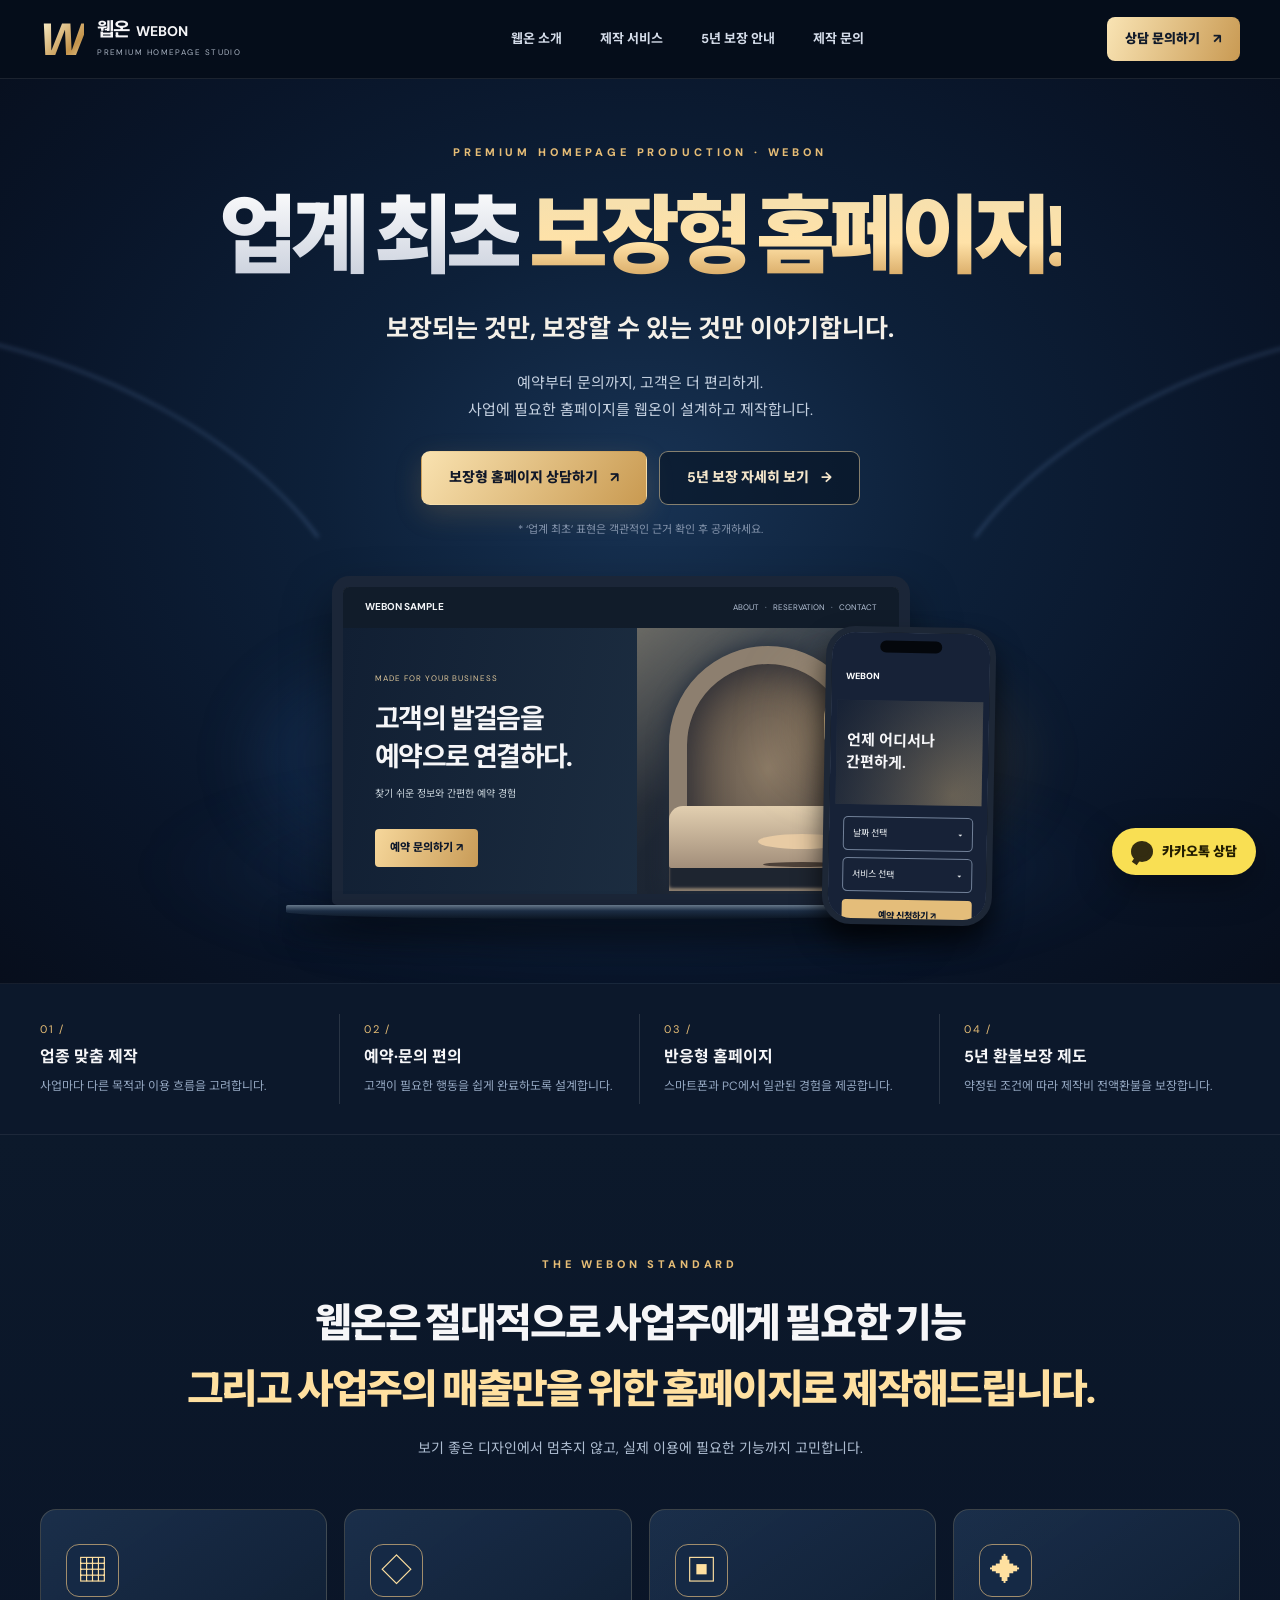
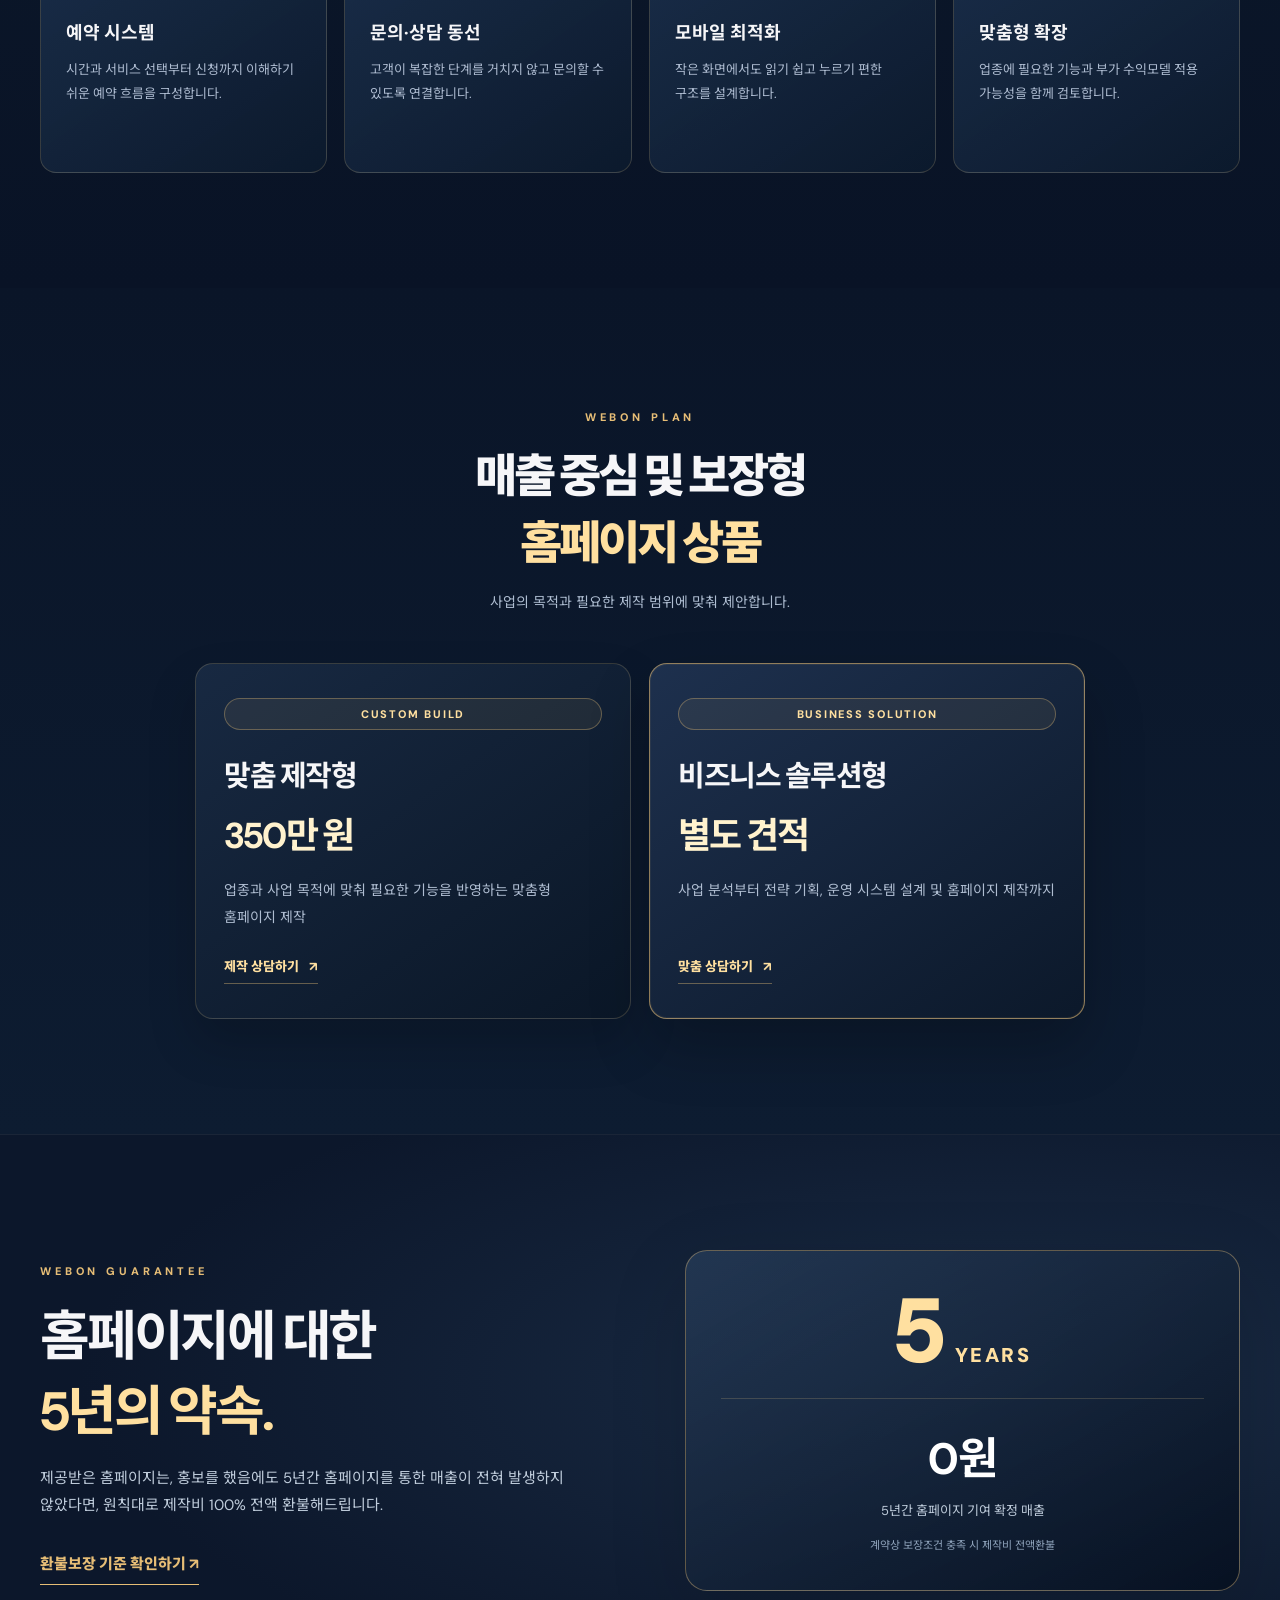
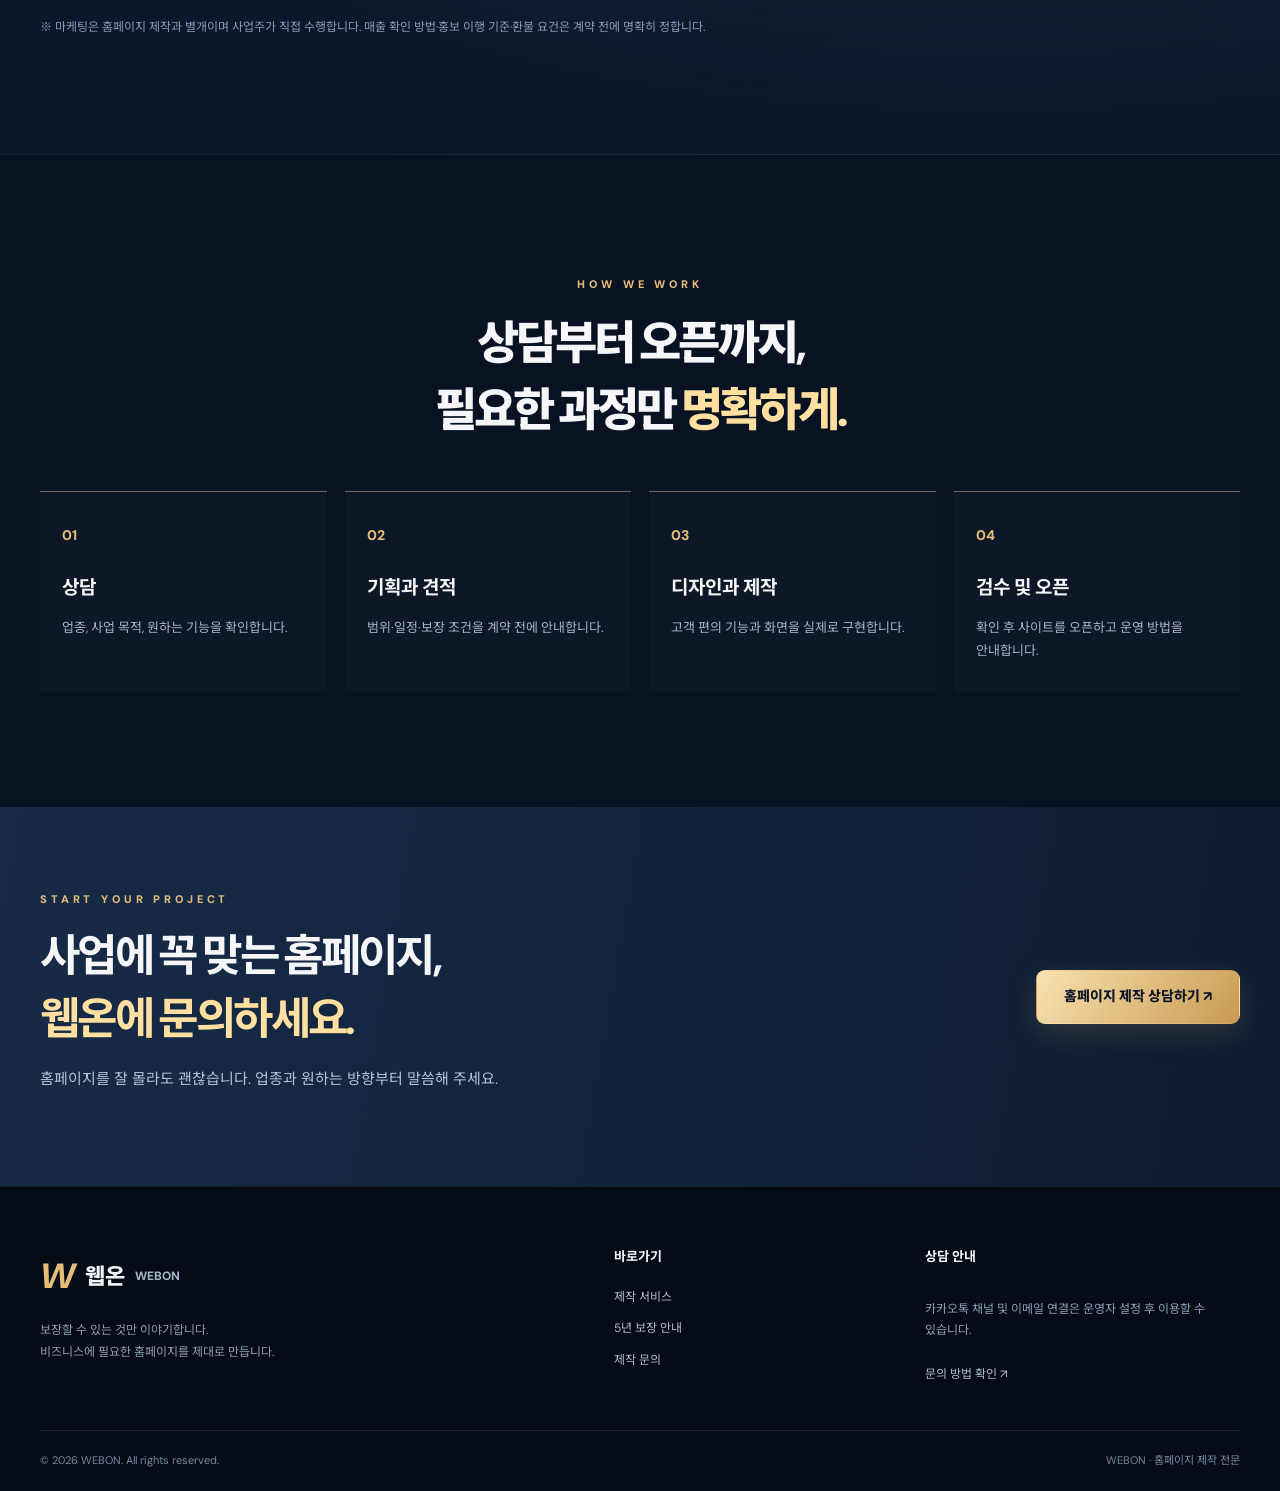
==== index.html @ 8b588ed2 "Add files via upload" ====
<!doctype html><html lang="ko"><head><meta charset="utf-8"><meta name="viewport" content="width=device-width,initial-scale=1"><meta name="theme-color" content="#091326"><meta name="description" content="웹온은 예약·문의 등 고객 편의 시스템을 갖춘 홈페이지를 제작합니다. 5년 환불보장 제도는 약정된 조건에 따라 적용됩니다."><meta property="og:type" content="website"><meta property="og:title" content="WEBON 웹온 | 보장형 홈페이지 제작"><meta property="og:description" content="웹온은 예약·문의 등 고객 편의 시스템을 갖춘 홈페이지를 제작합니다. 5년 환불보장 제도는 약정된 조건에 따라 적용됩니다."><meta property="og:image" content="assets/img/og-webon.svg"><title>WEBON 웹온 | 보장형 홈페이지 제작</title><link rel="icon" type="image/svg+xml" href="assets/img/favicon.svg"><link rel="stylesheet" href="assets/css/style.css"></head><body><a class="skip" href="#main">본문 바로가기</a><header class="site-header"><div class="wrap head-inner"><a class="brand" href="./index.html" aria-label="웹온 홈"><span class="brand-mark">W</span><span class="brand-text"><strong>웹온 <small>WEBON</small></strong><em>PREMIUM HOMEPAGE STUDIO</em></span></a><button class="menu-toggle" type="button" aria-label="메뉴 열기" aria-expanded="false" aria-controls="primary-menu"><span></span><span></span><span></span></button><nav class="nav-links" id="primary-menu" aria-label="주 메뉴"><a href="./index.html">웹온 소개</a><a href="./services.html">제작 서비스</a><a href="./guarantee.html">5년 보장 안내</a><a href="./contact.html">제작 문의</a></nav><a class="header-cta" href="./contact.html">상담 문의하기 <span>↗</span></a></div></header><main id="main"><section class="hero"><div class="hero-glow" aria-hidden="true"></div><div class="wrap hero-inner"><div class="eyebrow centered">PREMIUM HOMEPAGE PRODUCTION · WEBON</div><h1><span class="white-grad">업계 최초</span> <span class="gold-grad">보장형 홈페이지!</span></h1><p class="hero-quote">보장되는 것만, 보장할 수 있는 것만 이야기합니다.</p><p class="hero-desc">예약부터 문의까지, 고객은 더 편리하게.<br>사업에 필요한 홈페이지를 웹온이 설계하고 제작합니다.</p><div class="actions"><a class="btn primary" href="./contact.html">보장형 홈페이지 상담하기 <span aria-hidden="true">↗</span></a><a class="btn secondary" href="./guarantee.html">5년 보장 자세히 보기 <span aria-hidden="true">→</span></a></div><p class="hero-mininote">* ‘업계 최초’ 표현은 객관적인 근거 확인 후 공개하세요.</p><div class="devices" aria-label="제작 홈페이지 데스크톱과 모바일 화면 예시"><div class="ambient ambient-left"></div><div class="ambient ambient-right"></div><div class="laptop"><div class="laptop-screen"><div class="mock-top"><b>WEBON SAMPLE</b><span>ABOUT &nbsp; · &nbsp; RESERVATION &nbsp; · &nbsp; CONTACT</span></div><div class="mock-stage"><div class="mock-copy"><small>MADE FOR YOUR BUSINESS</small><strong>고객의 발걸음을<br>예약으로 연결하다.</strong><p>찾기 쉬운 정보와 간편한 예약 경험</p><span>예약 문의하기 ↗</span></div><div class="mock-art"><div class="art-arch"></div><div class="art-seat"></div><div class="art-table"></div><div class="art-lamp"></div></div></div></div><div class="laptop-base"></div></div><div class="phone"><div class="phone-notch"></div><div class="phone-screen"><small>WEBON</small><div class="phone-hero"><strong>언제 어디서나<br>간편하게.</strong></div><div class="phone-action">날짜 선택 <span>▾</span></div><div class="phone-action">서비스 선택 <span>▾</span></div><div class="phone-submit">예약 신청하기 ↗</div></div></div></div></div></section>
<section class="highlights"><div class="wrap highlight-grid"><div><span class="feature-number">01 /</span><strong>업종 맞춤 제작</strong><p>사업마다 다른 목적과 이용 흐름을 고려합니다.</p></div><div><span class="feature-number">02 /</span><strong>예약·문의 편의</strong><p>고객이 필요한 행동을 쉽게 완료하도록 설계합니다.</p></div><div><span class="feature-number">03 /</span><strong>반응형 홈페이지</strong><p>스마트폰과 PC에서 일관된 경험을 제공합니다.</p></div><div><span class="feature-number">04 /</span><strong>5년 환불보장 제도</strong><p>약정된 조건에 따라 제작비 전액환불을 보장합니다.</p></div></div></section>
<section class="section services-preview"><div class="wrap"><div class="section-title center"><span class="eyebrow">THE WEBON STANDARD</span><h2 class="webon-promise">웹온은 절대적으로 사업주에게 필요한 기능<br><span class="gold-text">그리고 사업주의 매출만을 위한 홈페이지로 제작해드립니다.</span></h2><p>보기 좋은 디자인에서 멈추지 않고, 실제 이용에 필요한 기능까지 고민합니다.</p></div><div class="service-cards"><article class="service-card"><span class="service-icon">▦</span><h3>예약 시스템</h3><p>시간과 서비스 선택부터 신청까지 이해하기 쉬운 예약 흐름을 구성합니다.</p></article><article class="service-card"><span class="service-icon">◇</span><h3>문의·상담 동선</h3><p>고객이 복잡한 단계를 거치지 않고 문의할 수 있도록 연결합니다.</p></article><article class="service-card"><span class="service-icon">▣</span><h3>모바일 최적화</h3><p>작은 화면에서도 읽기 쉽고 누르기 편한 구조를 설계합니다.</p></article><article class="service-card"><span class="service-icon">✦</span><h3>맞춤형 확장</h3><p>업종에 필요한 기능과 부가 수익모델 적용 가능성을 함께 검토합니다.</p></article></div></div></section>
<section class="section pricing-preview"><div class="wrap"><div class="section-title center"><span class="eyebrow">WEBON PLAN</span><h2>매출 중심 및 보장형<br><span class="gold-text">홈페이지 상품</span></h2><p>사업의 목적과 필요한 제작 범위에 맞춰 제안합니다.</p></div><div class="pricing-grid pricing-grid-two"><article class="pricing-card"><span class="plan-badge">CUSTOM BUILD</span><h3>맞춤 제작형</h3><strong class="plan-price">350만 원</strong><p>업종과 사업 목적에 맞춰 필요한 기능을 반영하는 맞춤형 홈페이지 제작</p><a class="pricing-link" href="./contact.html">제작 상담하기 <span aria-hidden="true">↗</span></a></article><article class="pricing-card featured"><span class="plan-badge">BUSINESS SOLUTION</span><h3>비즈니스 솔루션형</h3><strong class="plan-price">별도 견적</strong><p>사업 분석부터 전략 기획, 운영 시스템 설계 및 홈페이지 제작까지</p><a class="pricing-link" href="./contact.html">맞춤 상담하기 <span aria-hidden="true">↗</span></a></article></div></div></section><section class="section guarantee-banner"><div class="wrap guarantee-band-grid"><div><span class="eyebrow">WEBON GUARANTEE</span><h2>홈페이지에 대한<br><span class="gold-text">5년의 약속.</span></h2><p>제공받은 홈페이지는, 홍보를 했음에도 5년간 홈페이지를 통한 매출이 전혀 발생하지 않았다면, 원칙대로 제작비 100% 전액 환불해드립니다.</p><a class="text-link" href="./guarantee.html">환불보장 기준 확인하기 ↗</a></div><div class="guarantee-graphic"><span class="years">5<em>YEARS</em></span><div class="graphic-line"></div><strong>0원</strong><p>5년간 홈페이지 기여 확정 매출</p><small>계약상 보장조건 충족 시 제작비 전액환불</small></div></div><div class="wrap guarantee-disclaimer">※ 마케팅은 홈페이지 제작과 별개이며 사업주가 직접 수행합니다. 매출 확인 방법·홍보 이행 기준·환불 요건은 계약 전에 명확히 정합니다.</div></section>
<section class="section process-preview"><div class="wrap"><div class="section-title center"><span class="eyebrow">HOW WE WORK</span><h2>상담부터 오픈까지,<br>필요한 과정만 <span class="gold-text">명확하게.</span></h2></div><div class="steps"><div class="step"><span>01</span><h3>상담</h3><p>업종, 사업 목적, 원하는 기능을 확인합니다.</p></div><div class="step"><span>02</span><h3>기획과 견적</h3><p>범위·일정·보장 조건을 계약 전에 안내합니다.</p></div><div class="step"><span>03</span><h3>디자인과 제작</h3><p>고객 편의 기능과 화면을 실제로 구현합니다.</p></div><div class="step"><span>04</span><h3>검수 및 오픈</h3><p>확인 후 사이트를 오픈하고 운영 방법을 안내합니다.</p></div></div></div></section>
<section class="closing"><div class="wrap closing-inner"><div><span class="eyebrow">START YOUR PROJECT</span><h2>사업에 꼭 맞는 홈페이지,<br><span class="gold-text">웹온에 문의하세요.</span></h2><p>홈페이지를 잘 몰라도 괜찮습니다. 업종과 원하는 방향부터 말씀해 주세요.</p></div><a class="btn primary" href="./contact.html">홈페이지 제작 상담하기 ↗</a></div></section></main><footer class="site-footer"><div class="wrap footer-grid"><div><a class="foot-brand" href="./index.html"><span>W</span> 웹온 <small>WEBON</small></a><p>보장할 수 있는 것만 이야기합니다.<br>비즈니스에 필요한 홈페이지를 제대로 만듭니다.</p></div><div><strong>바로가기</strong><a href="./services.html">제작 서비스</a><a href="./guarantee.html">5년 보장 안내</a><a href="./contact.html">제작 문의</a></div><div><strong>상담 안내</strong><p>카카오톡 채널 및 이메일 연결은 운영자 설정 후 이용할 수 있습니다.</p><a href="./contact.html">문의 방법 확인 ↗</a></div></div><div class="wrap footer-bottom"><span>© <span data-year></span> WEBON. All rights reserved.</span><span>WEBON · 홈페이지 제작 전문</span></div></footer><a class="kakao-float" data-kakao-link href="./contact.html" aria-label="카카오톡 상담 연결 안내"><span class="kakao-symbol" aria-hidden="true">●</span><span>카카오톡 상담</span></a><script src="assets/js/config.js"></script><script src="assets/js/main.js" defer></script></body></html>
---- assets/css/style.css ----
@import url('https://fonts.googleapis.com/css2?family=DM+Sans:wght@400;500;600;700;800&family=Noto+Sans+KR:wght@400;500;600;700;800;900&display=swap');
:root{--bg:#091326;--bg-deep:#060d1a;--panel:#13233d;--panel2:#0f1e33;--gold:#e6bd76;--gold2:#ffe0a0;--txt:#f6f6f8;--muted:#a6b4c8;--line:rgba(225,193,132,.2);--wrap:1200px}*{box-sizing:border-box}html{scroll-behavior:smooth}body{margin:0;background:var(--bg);color:var(--txt);font:400 15px/1.8 'DM Sans','Noto Sans KR',sans-serif;word-break:keep-all;-webkit-font-smoothing:antialiased}a{color:inherit;text-decoration:none}button,input,select,textarea{font:inherit}button{cursor:pointer}button:focus-visible,a:focus-visible,input:focus-visible,select:focus-visible,textarea:focus-visible{outline:3px solid #efd29c;outline-offset:3px}.wrap{width:min(var(--wrap),calc(100% - 64px));margin-inline:auto}.skip{position:absolute;left:10px;top:-100px;z-index:100;padding:10px;background:#fff;color:#000}.skip:focus{top:10px}.site-header{position:sticky;top:0;z-index:50;background:rgba(6,13,26,.93);backdrop-filter:blur(20px);border-bottom:1px solid rgba(255,255,255,.09)}.head-inner{height:78px;display:flex;align-items:center;gap:40px}.brand{display:flex;align-items:center;gap:13px;min-width:228px}.brand-mark{font-size:45px;font-weight:900;line-height:1;letter-spacing:-.13em;font-style:italic;background:linear-gradient(135deg,#fff6d4 2%,#c3934b 70%,#e9cd98);color:transparent;background-clip:text;padding-right:5px}.brand-text strong{font-size:19px;line-height:1.15;display:block;letter-spacing:-.06em}.brand-text small{font-size:14px;letter-spacing:0;margin-left:4px}.brand-text em{font-style:normal;display:block;font-size:8px;color:#aab5c3;letter-spacing:.18em;line-height:1.4;margin-top:6px}.nav-links{display:flex;align-items:center;justify-content:center;gap:38px;flex:1}.nav-links a{white-space:nowrap;font-size:13px;font-weight:700;color:#d4dce9;transition:color .2s}.nav-links a:hover,.nav-links a:focus-visible{color:var(--gold)}.header-cta{background:linear-gradient(110deg,#f9e4b4,#c99a53);color:#121b2a;border-radius:8px;padding:10px 18px;font-size:13px;font-weight:900;white-space:nowrap}.header-cta span{margin-left:10px}.menu-toggle{display:none}.eyebrow{font-size:11px;color:var(--gold);font-weight:800;letter-spacing:.35em}.centered{text-align:center}.hero{isolation:isolate;position:relative;overflow:hidden;background:radial-gradient(ellipse at 50% 45%,#183354 0,#0d2039 35%,#091529 70%,#070e1c 100%);border-bottom:1px solid rgba(255,255,255,.06)}.hero:before,.hero:after{content:"";position:absolute;width:60vw;height:32vw;top:30%;border:2px solid transparent;border-top-color:rgba(153,193,255,.27);border-radius:50%;filter:blur(2px);pointer-events:none;z-index:-1}.hero:before{left:-31vw;transform:rotate(19deg)}.hero:after{right:-32vw;transform:rotate(-19deg)}.hero-glow{position:absolute;left:12%;right:12%;bottom:2%;height:190px;background:radial-gradient(ellipse,rgba(57,110,182,.25),transparent 72%);filter:blur(25px);pointer-events:none}.hero-inner{position:relative;text-align:center;padding:64px 0 40px}.hero h1{font-size:clamp(42px,6.7vw,93px);letter-spacing:-.078em;line-height:1.2;font-weight:900;margin:23px 0 17px}.white-grad{background:linear-gradient(#fff,#c3cad8);background-clip:text;color:transparent}.gold-grad{background:linear-gradient(0deg,#c79148,#ffe2a8 45%,#f7e0ad 80%);background-clip:text;color:transparent}.hero-quote{font-size:clamp(17px,2.1vw,25px);color:#f4f0e8;font-weight:700;margin:0}.hero-desc{font-size:15px;color:#c4d0e0;margin:19px 0 0}.actions{display:flex;justify-content:center;gap:12px;flex-wrap:wrap;margin-top:27px}.btn{display:inline-flex;justify-content:center;align-items:center;gap:12px;min-height:54px;padding:0 27px;border:1px solid transparent;border-radius:9px;font-weight:800;font-size:14px;transition:transform .18s,background .18s,box-shadow .18s}.btn:hover{transform:translateY(-2px)}.primary{color:#101728;background:linear-gradient(125deg,#f9e2b0,#c99a51);box-shadow:0 9px 28px rgba(202,157,85,.2)}.secondary{color:#f4e6cb;border-color:rgba(234,210,161,.55);background:rgba(8,19,34,.6)}.secondary:hover{background:rgba(228,194,137,.1)}.hero-mininote{font-size:11px;color:#8494ac;margin:15px 0 0}.devices{position:relative;height:375px;width:min(770px,100%);margin:28px auto 0}.ambient{position:absolute;pointer-events:none;filter:blur(30px);border-radius:50%;width:250px;height:180px;top:100px}.ambient-left{left:0;background:rgba(47,96,159,.18)}.ambient-right{right:0;background:rgba(216,164,84,.1)}.laptop{position:absolute;left:10%;width:75%;top:8px}.laptop-screen{height:329px;background:#070b12;border:11px solid #1b2638;border-radius:17px 17px 5px 5px;box-shadow:0 24px 45px rgba(0,0,0,.5),inset 0 0 0 1px rgba(255,255,255,.3);overflow:hidden;text-align:left}.laptop-base{height:14px;margin-left:-8%;width:116%;background:linear-gradient(#66788a,#1c2d44 42%,#0b1522);border-radius:2px 2px 52% 52%;box-shadow:0 17px 26px #050b15}.mock-top{height:41px;background:#111c2a;display:flex;align-items:center;justify-content:space-between;padding:0 22px;font-size:10px;color:#f2f4f7}.mock-top span{color:#b5c2d6;font-size:8px}.mock-stage{height:calc(100% - 41px);display:grid;grid-template-columns:53% 47%;background:linear-gradient(100deg,#111f33,#24374a)}.mock-copy{padding:43px 14px 20px 32px;position:relative;z-index:1}.mock-copy small{display:block;color:#ddc69a;font-size:8px;letter-spacing:.12em}.mock-copy strong{display:block;font-size:27px;line-height:1.4;letter-spacing:-.06em;margin-top:15px}.mock-copy p{font-size:10px;color:#cad5dc}.mock-copy>span{display:inline-block;background:linear-gradient(110deg,#f6d79b,#c89b57);padding:9px 15px;border-radius:4px;color:#0d182b;font-size:11px;font-weight:800;margin-top:16px}.mock-art{position:relative;background:linear-gradient(130deg,rgba(241,192,123,.18),transparent 40%),linear-gradient(160deg,#4b555e,#1e2734 50%,#1a2331);overflow:hidden}.art-arch{position:absolute;width:76%;height:92%;left:12%;top:7%;border-radius:120px 120px 0 0;border:18px solid #8d7f6f;background:radial-gradient(ellipse at center,#897864,#423b38);box-shadow:inset 0 0 40px #282b35,0 0 20px #242e3d}.art-seat{position:absolute;width:77%;height:62px;left:12%;bottom:26px;background:linear-gradient(#e2cfb0,#a28e7a);border-radius:14px 14px 3px 3px;box-shadow:0 20px 3px #1e2530}.art-table{position:absolute;width:34%;height:15px;border-radius:50%;bottom:45px;left:46%;background:#e8cba4;box-shadow:0 23px 0 -5px #4d4139}.art-lamp{position:absolute;width:35px;height:49px;right:15%;top:25%;border-radius:50% 50% 6px 6px;background:#f4d49d;box-shadow:0 0 70px 18px rgba(245,208,146,.34)}.phone{position:absolute;right:4%;bottom:18px;width:170px;height:298px;border:6px solid #1d2736;border-radius:29px;background:#0a1019;box-shadow:0 17px 28px rgba(0,0,0,.7),inset 0 0 0 2px #748299;transform:rotate(1deg);overflow:hidden}.phone-notch{position:absolute;z-index:2;left:50%;transform:translateX(-50%);top:8px;border-radius:20px;width:62px;height:12px;background:#04070c}.phone-screen{height:100%;padding:29px 14px 13px;text-align:left;background:#172237}.phone-screen>small{font-size:9px;font-weight:800;color:#fff}.phone-hero{height:104px;display:flex;align-items:center;background:linear-gradient(110deg,rgba(15,25,43,.65),rgba(59,70,77,.2)),radial-gradient(circle at 80% 90%,#7f715c,#263247);margin:12px -8px;padding:14px 10px}.phone-hero strong{font-size:15px;line-height:1.45}.phone-action{display:flex;justify-content:space-between;font-size:9px;margin-top:7px;padding:8px 9px;border:1px solid #718098;border-radius:5px;color:#e9edf0}.phone-submit{margin-top:8px;font-size:9px;color:#101a2c;background:#e4bd7a;text-align:center;padding:8px;border-radius:4px;font-weight:800}.highlights{background:#0c182b;border-bottom:1px solid rgba(255,255,255,.07)}.highlight-grid{display:grid;grid-template-columns:repeat(4,1fr);padding:30px 0}.highlight-grid>div{padding:6px 24px;border-right:1px solid rgba(255,255,255,.12)}.highlight-grid>div:first-child{padding-left:0}.highlight-grid>div:last-child{border:0}.feature-number{display:block;font-size:11px;color:var(--gold);letter-spacing:.14em}.highlight-grid strong{display:block;font-size:16px;margin:4px 0}.highlight-grid p{font-size:12px;line-height:1.8;color:#94a7c1;margin:0}.section{padding:115px 0}.section-title{margin-bottom:48px}.section-title.center{text-align:center}.section-title h2{font-size:clamp(28px,4vw,46px);font-weight:850;letter-spacing:-.065em;line-height:1.45;margin:13px 0 13px}.section-title p{font-size:14px;color:#aebdd1}.gold-text{color:var(--gold2)}.services-preview{background:linear-gradient(#0c192b,#091326)}.service-cards{display:grid;grid-template-columns:repeat(4,1fr);gap:17px}.service-card{border:1px solid var(--line);border-radius:16px;background:linear-gradient(145deg,rgba(31,53,83,.8),rgba(12,26,45,.9));padding:34px 25px;min-height:264px}.service-icon{display:flex;align-items:center;justify-content:center;width:53px;height:53px;border-radius:13px;border:1px solid #a18d6c;background:#152945;color:var(--gold2);font-size:31px;line-height:1}.service-card h3{margin:20px 0 9px;font-size:18px}.service-card p{font-size:13px;color:#adbbd0;margin:0}.guarantee-banner{background:radial-gradient(ellipse at 78% 40%,#1a2c45,#0c172b 65%);border-top:1px solid rgba(255,255,255,.06);border-bottom:1px solid rgba(255,255,255,.06)}.guarantee-band-grid{display:grid;grid-template-columns:1fr 1fr;gap:90px;align-items:center}.guarantee-band-grid h2{font-size:clamp(32px,4.3vw,54px);letter-spacing:-.06em;line-height:1.4;margin:15px 0}.guarantee-band-grid p{font-size:15px;color:#bfccdb}.text-link{display:inline-flex;margin-top:17px;padding-bottom:6px;color:var(--gold);font-weight:800;border-bottom:1px solid var(--gold)}.guarantee-graphic{min-height:330px;border:1px solid rgba(222,186,122,.42);border-radius:22px;background:linear-gradient(150deg,rgba(43,66,96,.63),rgba(6,16,32,.9));display:flex;align-items:center;justify-content:center;flex-direction:column;padding:35px;box-shadow:0 24px 80px rgba(0,0,0,.14)}.years{font-size:91px;color:var(--gold2);line-height:1;font-weight:900}.years em{font-size:20px;font-style:normal;margin-left:10px;letter-spacing:.12em}.graphic-line{height:1px;background:var(--line);width:100%;margin:21px 0}.guarantee-graphic strong{font-size:44px;color:#fff}.guarantee-graphic p{margin:0;font-size:13px}.guarantee-graphic small{font-size:11px;color:#8fa3bb;margin-top:13px}.guarantee-disclaimer{color:#879bb5;font-size:12px;margin-top:26px}.process-preview{background:#081223}.steps{display:grid;grid-template-columns:repeat(4,1fr);gap:18px}.step{padding:30px 22px;border-top:1px solid rgba(226,191,128,.5);background:rgba(255,255,255,.018)}.step span{font-size:14px;color:var(--gold);font-weight:800}.step h3{font-size:19px;margin:22px 0 10px}.step p{color:#a4b4ca;font-size:13px;margin:0}.closing{padding:78px 0;background:linear-gradient(100deg,#172b48,#0c1c32)}.closing-inner{display:flex;justify-content:space-between;align-items:center;gap:35px}.closing h2{font-size:clamp(28px,3.5vw,44px);line-height:1.43;letter-spacing:-.06em;margin:13px 0}.closing p{color:#b4c3d4}.site-footer{background:#060c17;border-top:1px solid rgba(255,255,255,.08);padding:58px 0 0}.footer-grid{display:grid;grid-template-columns:2fr 1fr 1.2fr;gap:48px}.foot-brand{display:flex;gap:10px;align-items:center;font-size:22px;font-weight:800}.foot-brand span{color:var(--gold);font-size:35px;font-style:italic}.foot-brand small{font-size:12px;color:#a5b2c7}.footer-grid p{color:#8d9eb7;font-size:12px}.footer-grid>div:not(:first-child){display:flex;flex-direction:column;align-items:flex-start;gap:10px}.footer-grid strong{font-size:13px;margin-bottom:8px}.footer-grid a:not(.foot-brand){font-size:12px;color:#acbed0}.footer-grid a:hover{color:var(--gold)}.footer-bottom{display:flex;justify-content:space-between;gap:15px;border-top:1px solid rgba(255,255,255,.08);margin-top:45px;padding:20px 0;font-size:11px;color:#7788a3}.kakao-float{position:fixed;z-index:45;right:24px;bottom:25px;display:flex;gap:9px;align-items:center;background:#f9df53;color:#231d00;border-radius:40px;padding:12px 19px;font-size:13px;font-weight:900;box-shadow:0 11px 37px rgba(0,0,0,.35)}.kakao-float:hover{background:#ffe975}.kakao-symbol{display:flex;align-items:center;justify-content:center;width:22px;height:21px;border-radius:50%;background:#332c11;color:#332c11;position:relative}.kakao-symbol:after{content:"";position:absolute;width:6px;height:6px;background:#332c11;bottom:-2px;left:2px;transform:rotate(35deg)}.subhero{background:radial-gradient(ellipse at 70% 25%,#1b3553,#0a1629 65%);padding:105px 0 95px;border-bottom:1px solid var(--line)}.subhero h1{font-size:clamp(37px,5vw,65px);line-height:1.4;letter-spacing:-.065em;margin:17px 0}.subhero p{font-size:16px;color:#b9c9dd}.service-detail{border-bottom:1px solid rgba(255,255,255,.11);padding:45px 12px;display:grid;grid-template-columns:90px 1fr 110px;gap:30px;align-items:center}.service-index{color:var(--gold);font-size:16px;font-weight:800}.service-detail h2{font-size:28px;letter-spacing:-.05em;margin:0 0 14px}.service-detail p{max-width:670px;color:#acbcd1;font-size:14px;margin:0}.detail-icon{font-size:60px;font-weight:200;color:rgba(233,196,132,.63);text-align:center}.sub-cta{text-align:center;background:#12243d;padding:75px 20px}.sub-cta h2{font-size:32px;letter-spacing:-.05em;margin:0 0 10px}.sub-cta p{color:#b7c5d8}.sub-cta .btn{margin-top:18px}.notice-strong{text-align:center;padding:45px 30px;border:1px solid rgba(233,196,132,.45);border-radius:18px;background:linear-gradient(130deg,#1a2e4a,#10213a);margin-bottom:98px}.notice-strong span{color:var(--gold);font-size:12px;letter-spacing:.13em;font-weight:800}.notice-strong h2{font-size:clamp(25px,3.5vw,43px);margin:15px 0 12px;letter-spacing:-.05em}.notice-strong p{max-width:830px;margin:auto;font-size:14px;color:#c1cedd}.faq-grid{display:grid;grid-template-columns:repeat(2,1fr);gap:18px}.faq-grid article{padding:30px 35px;background:#12243d;border:1px solid var(--line);border-radius:13px}.faq-count{font-weight:800;color:var(--gold);font-size:12px}.faq-grid h3{font-size:21px;margin:11px 0}.faq-grid p{font-size:13px;color:#b6c3d6;margin:0}.separator{height:1px;background:rgba(255,255,255,.1);margin:100px 0}.faq-accordion{max-width:900px;margin:auto}.faq-accordion details{border-bottom:1px solid rgba(255,255,255,.15);padding:20px 6px}.faq-accordion summary{font-weight:700;cursor:pointer;padding:4px 35px 4px 0;position:relative;list-style:none}.faq-accordion summary::-webkit-details-marker{display:none}.faq-accordion summary:after{content:'+';position:absolute;right:8px;color:var(--gold);font-size:23px;top:0}.faq-accordion details[open] summary:after{content:'−'}.faq-accordion details p{font-size:13px;color:#b5c4d7;margin:10px 0 8px}.legal-note{font-size:12px;color:#8fa3b9;line-height:1.9;max-width:900px;margin:35px auto 0}.contact-section{background:#0c182b}.contact-layout{display:grid;grid-template-columns:.85fr 1.15fr;gap:65px;align-items:start}.contact-aside{padding:35px 0}.contact-aside h2{font-size:clamp(28px,3vw,40px);line-height:1.45;letter-spacing:-.06em;margin:14px 0}.contact-aside>p{color:#b5c6d8;font-size:14px}.contact-aside-row{display:flex;align-items:center;gap:20px;border-bottom:1px solid rgba(255,255,255,.1);padding:19px 0;font-size:14px}.contact-aside-row span{color:var(--gold);font-weight:800}.kakao-cta{margin-top:35px;background:#fee250;color:#251d01}.contact-aside .config-notice{font-size:12px;color:#9eb0c4}.notice-flash{color:#ffe279!important}.form-panel{padding:38px;background:#f7f8fa;color:#132038;border-radius:16px;box-shadow:0 35px 80px rgba(0,0,0,.15)}.form-panel>h2{font-size:26px;letter-spacing:-.04em;margin:0 0 6px}.form-panel>p{font-size:13px;color:#617086;margin:0 0 29px}.form-grid{display:grid;grid-template-columns:1fr 1fr;gap:21px}.input-group{display:flex;flex-direction:column;gap:8px}.input-group.full{grid-column:1/-1}.input-group label{font-size:13px;font-weight:800}.input-group label i{color:#b94747;font-style:normal}.input-group label span{font-weight:400;color:#6b788b}.input-group input,.input-group select,.input-group textarea{width:100%;border:1px solid #d7dce5;background:#fff;border-radius:7px;color:#162035;min-height:45px;padding:10px 13px;font-size:13px;outline-offset:1px}.input-group textarea{resize:vertical}.input-group input:focus,.input-group textarea:focus,.input-group select:focus{border-color:#b68d4b}.consent{display:flex;align-items:flex-start;gap:11px;font-size:11px;color:#606c7d;line-height:1.7;margin:22px 0}.consent input{width:17px;height:17px;flex:0 0 auto;accent-color:#152a49;margin-top:2px}.contact-buttons{display:flex;gap:11px;flex-wrap:wrap}.contact-buttons .primary{flex:1}.contact-buttons .secondary{color:#15233b;border-color:#c0cad6;background:#fff}.form-panel .form-help{font-size:11px;color:#728096;margin:15px 0 0}.form-status{color:#0b5f53!important;min-height:20px;font-weight:700;margin-top:10px!important}
@media(max-width:1100px){.head-inner{gap:15px}.nav-links{gap:20px}.brand{min-width:190px}.brand-text strong{font-size:16px}.brand-text em{font-size:7px}.header-cta{font-size:12px}.hero h1{font-size:clamp(42px,6.5vw,76px)}.contact-layout{gap:35px}}
@media(max-width:850px){.wrap{width:min(var(--wrap),calc(100% - 38px))}.head-inner{height:69px}.brand{min-width:0}.brand-mark{font-size:37px}.brand-text em{display:none}.menu-toggle{display:flex;margin-left:auto;flex-direction:column;justify-content:center;align-items:center;gap:5px;border:1px solid rgba(255,255,255,.15);background:#101f35;width:44px;height:43px;border-radius:7px}.menu-toggle span{height:2px;width:20px;background:#f7dbac}.nav-links{position:absolute;top:69px;left:0;right:0;display:none;flex-direction:column;align-items:stretch;gap:0;background:#091528;padding:10px 20px 18px;border-bottom:1px solid var(--line)}.nav-links.open{display:flex}.nav-links a{padding:13px 7px}.header-cta{display:none}.hero-inner{padding-top:60px}.hero h1{font-size:clamp(39px,7.5vw,64px)}.devices{height:330px}.laptop-screen{height:285px}.mock-stage{height:244px}.mock-copy{padding:30px 12px 10px 25px}.mock-copy strong{font-size:22px}.phone{height:259px;width:146px}.phone-hero{height:73px}.highlight-grid{grid-template-columns:1fr 1fr;row-gap:20px}.highlight-grid>div:nth-child(2){border:0}.highlight-grid>div:nth-child(3){padding-left:0}.service-cards{grid-template-columns:1fr 1fr}.guarantee-band-grid{gap:30px}.contact-layout{grid-template-columns:1fr}.contact-aside{padding:0}.footer-grid{grid-template-columns:1.4fr 1fr}.footer-grid>div:last-child{grid-column:1/-1}}
@media(max-width:580px){.wrap{width:calc(100% - 34px)}.hero-inner{padding-top:46px;padding-bottom:24px}.eyebrow{font-size:9px;letter-spacing:.2em}.hero h1{font-size:clamp(35px,10vw,50px);margin:17px 0}.hero-quote{font-size:16px}.hero-desc{font-size:12px}.actions{margin-top:23px;gap:9px}.btn{font-size:12px;padding:0 16px;min-height:48px}.hero-mininote{font-size:9px}.devices{height:235px;margin:28px auto 0}.laptop{left:0;width:87%}.laptop-screen{height:212px;border-width:7px;border-radius:10px}.mock-top{height:27px;padding:0 12px;font-size:7px}.mock-top span{display:none}.mock-stage{height:185px;grid-template-columns:60% 40%}.mock-copy{padding:26px 5px 10px 14px}.mock-copy small{font-size:6px}.mock-copy strong{font-size:15px;margin-top:11px}.mock-copy p{font-size:7px}.mock-copy>span{font-size:7px;padding:5px 7px;margin-top:7px}.laptop-base{height:8px}.phone{right:0;bottom:5px;width:98px;height:189px;border-width:4px;border-radius:17px}.phone-notch{width:38px;height:8px;top:4px}.phone-screen{padding:20px 7px 7px}.phone-screen>small{font-size:7px}.phone-hero{height:61px;margin:7px -4px;padding:8px 5px}.phone-hero strong{font-size:10px}.phone-action{padding:4px;font-size:6px;margin-top:5px}.phone-submit{font-size:6px;padding:5px}.highlights .highlight-grid{padding:24px 0}.highlight-grid>div{padding:8px 12px!important}.highlight-grid>div:nth-child(odd){padding-left:0!important}.highlight-grid strong{font-size:13px}.highlight-grid p{font-size:10px}.section{padding:77px 0}.section-title{margin-bottom:29px}.section-title h2{font-size:30px}.section-title p{font-size:12px}.service-cards{gap:11px}.service-card{min-height:215px;padding:20px 15px}.service-icon{width:42px;height:42px;font-size:25px}.service-card h3{font-size:15px;margin:16px 0 7px}.service-card p{font-size:11px}.guarantee-band-grid{grid-template-columns:1fr}.guarantee-band-grid h2{font-size:35px}.guarantee-band-grid p{font-size:13px}.guarantee-graphic{min-height:250px}.years{font-size:70px}.guarantee-disclaimer{font-size:10px}.steps{grid-template-columns:1fr 1fr;gap:12px}.step{padding:22px 15px}.step h3{font-size:16px;margin:13px 0 7px}.step p{font-size:11px}.closing{padding:65px 0}.closing-inner{display:block}.closing h2{font-size:31px}.closing p{font-size:12px}.closing .btn{margin-top:15px}.footer-grid{grid-template-columns:1fr 1fr;gap:26px}.footer-grid>div:first-child{grid-column:1/-1}.footer-bottom{flex-direction:column}.kakao-float{right:13px;bottom:13px;padding:10px 12px;font-size:11px}.subhero{padding:75px 0 66px}.subhero h1{font-size:37px}.subhero p{font-size:13px}.service-detail{grid-template-columns:35px 1fr;gap:15px;padding:30px 0}.service-detail h2{font-size:21px}.service-detail p{font-size:12px}.detail-icon{display:none}.sub-cta h2{font-size:25px}.sub-cta p{font-size:12px}.notice-strong{padding:32px 18px;margin-bottom:65px}.notice-strong h2{font-size:26px}.notice-strong p{font-size:12px}.faq-grid{grid-template-columns:1fr}.faq-grid article{padding:25px}.separator{margin:65px 0}.contact-section{padding:65px 0}.form-panel{padding:22px 16px}.form-grid{grid-template-columns:1fr}.form-panel>h2{font-size:24px}.contact-buttons{flex-direction:column}.contact-buttons .btn{width:100%}}
@media(prefers-reduced-motion:reduce){html{scroll-behavior:auto}*,*:before,*:after{transition-duration:.01ms!important;animation-duration:.01ms!important}}

/* Brand philosophy headline, centered in the service section */
.services-preview .webon-promise{max-width:1100px;margin:13px auto;font-size:clamp(25px,3.2vw,40px);line-height:1.65;letter-spacing:-.055em;text-wrap:balance}
@media(max-width:580px){.services-preview .webon-promise{font-size:clamp(23px,6vw,30px);line-height:1.6}.services-preview .webon-promise br{display:none}}


/* Pricing section */
.pricing-preview{background:linear-gradient(180deg,#0a1528,#0d1c31)}
.pricing-grid{display:grid;grid-template-columns:repeat(3,1fr);gap:18px}
.pricing-card{position:relative;border:1px solid var(--line);border-radius:18px;background:linear-gradient(145deg,rgba(25,42,67,.95),rgba(11,23,39,.95));padding:34px 28px;min-height:290px;box-shadow:0 24px 48px rgba(0,0,0,.18)}
.pricing-card.featured{border-color:rgba(230,189,118,.6);background:linear-gradient(145deg,rgba(30,49,78,.98),rgba(12,25,42,.98));box-shadow:0 28px 60px rgba(0,0,0,.22),0 0 0 1px rgba(230,189,118,.08) inset}
.plan-badge{display:inline-flex;align-items:center;justify-content:center;min-width:96px;height:32px;padding:0 12px;border-radius:999px;border:1px solid rgba(230,189,118,.35);background:rgba(230,189,118,.08);color:var(--gold2);font-size:11px;font-weight:800;letter-spacing:.16em}
.pricing-card h3{font-size:29px;letter-spacing:-.05em;margin:20px 0 10px}
.plan-price{display:block;font-size:36px;line-height:1.3;letter-spacing:-.05em;color:#fff2ce;margin-bottom:18px}
.pricing-card p{font-size:14px;line-height:1.9;color:#afbdd1;margin:0}
.pricing-page{padding-top:40px}
@media(max-width:850px){.pricing-grid{grid-template-columns:1fr}.pricing-card{min-height:auto}}
@media(max-width:580px){.plan-price{font-size:31px}.pricing-card h3{font-size:25px}.pricing-card{padding:24px 20px}}

/* WEBON two-service A plan */
.pricing-grid-two{grid-template-columns:repeat(2,minmax(0,1fr));max-width:890px;margin:0 auto}
.pricing-grid-two .pricing-card{min-height:315px;display:flex;flex-direction:column}
.pricing-grid-two .pricing-card h3{font-size:clamp(23px,2.5vw,29px)}
.pricing-grid-two .pricing-card p{margin-bottom:24px}
.pricing-link{margin-top:auto;color:var(--gold2);font-size:13px;font-weight:800;display:inline-flex;align-items:center;gap:10px;align-self:flex-start;border-bottom:1px solid rgba(230,189,118,.4);padding-bottom:5px}
.pricing-link:hover{color:#fff}
@media(max-width:680px){.pricing-grid-two{grid-template-columns:1fr}.pricing-grid-two .pricing-card{min-height:280px}}
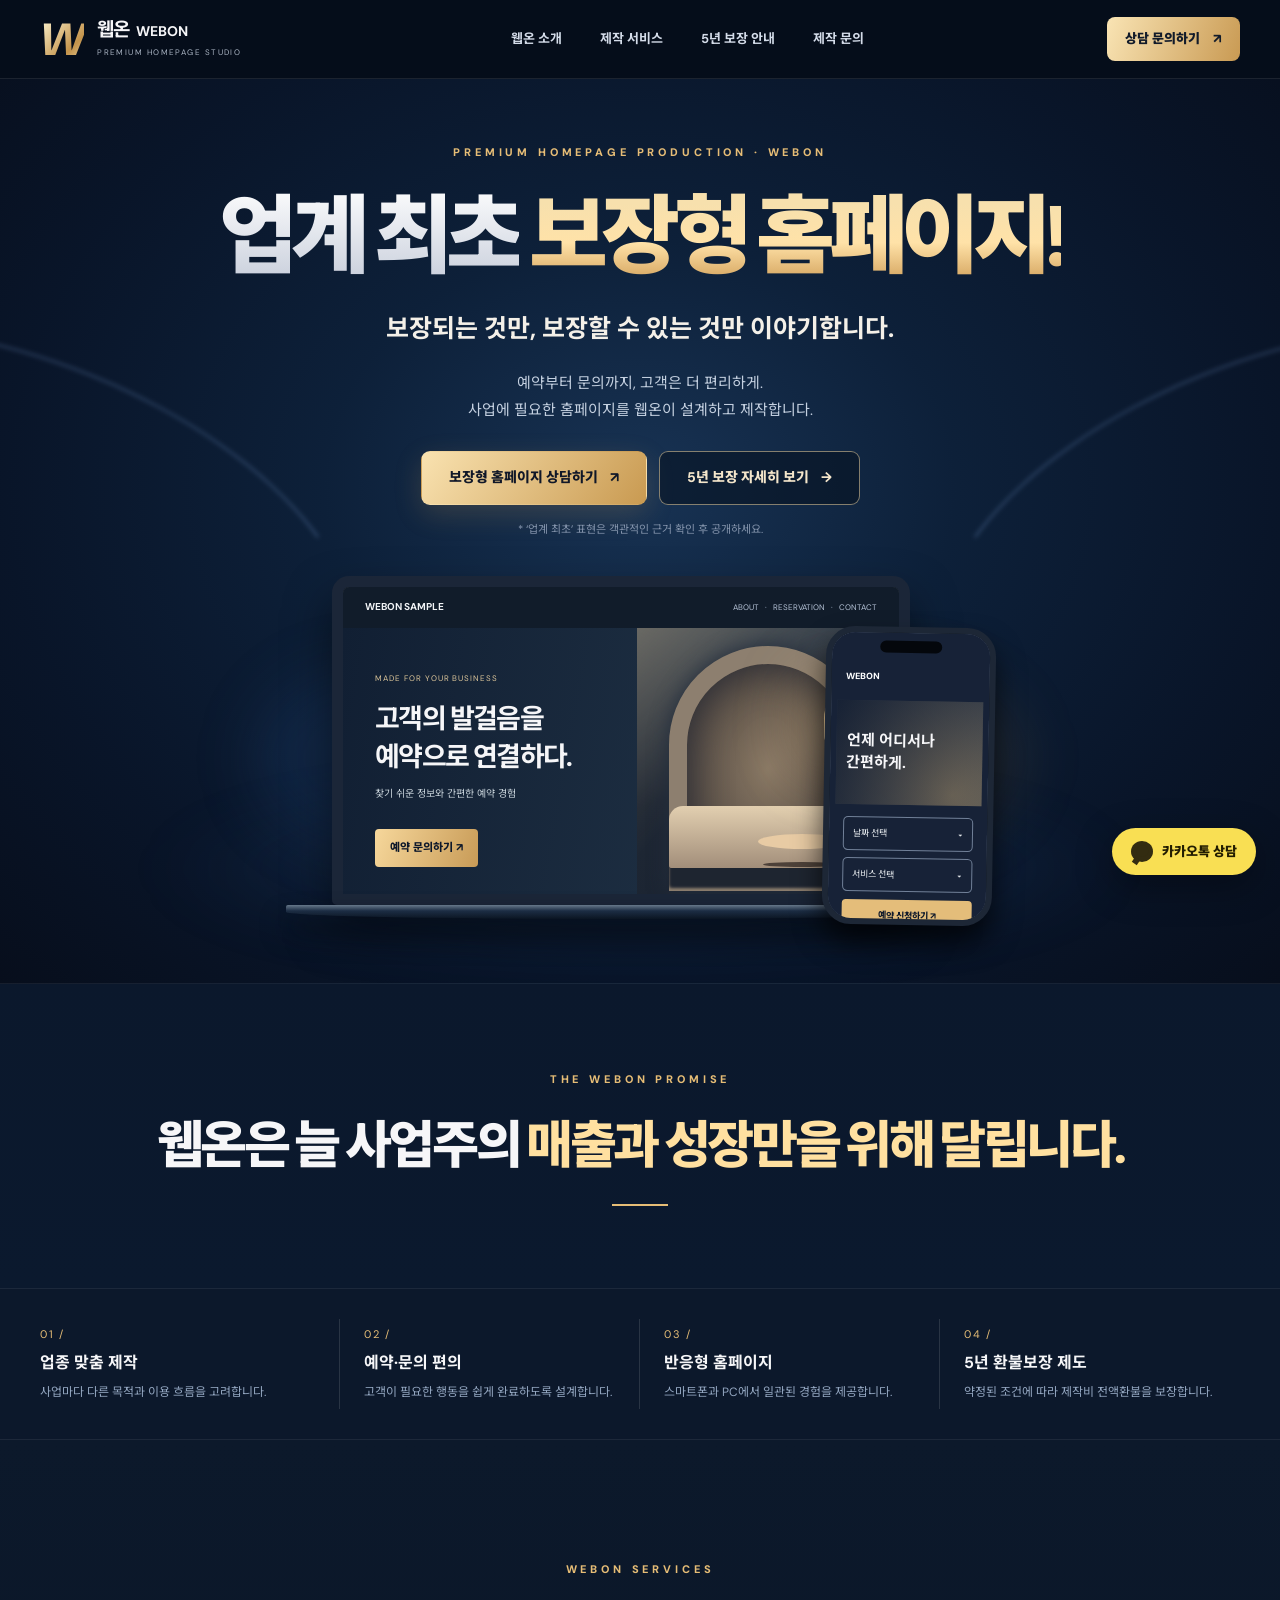
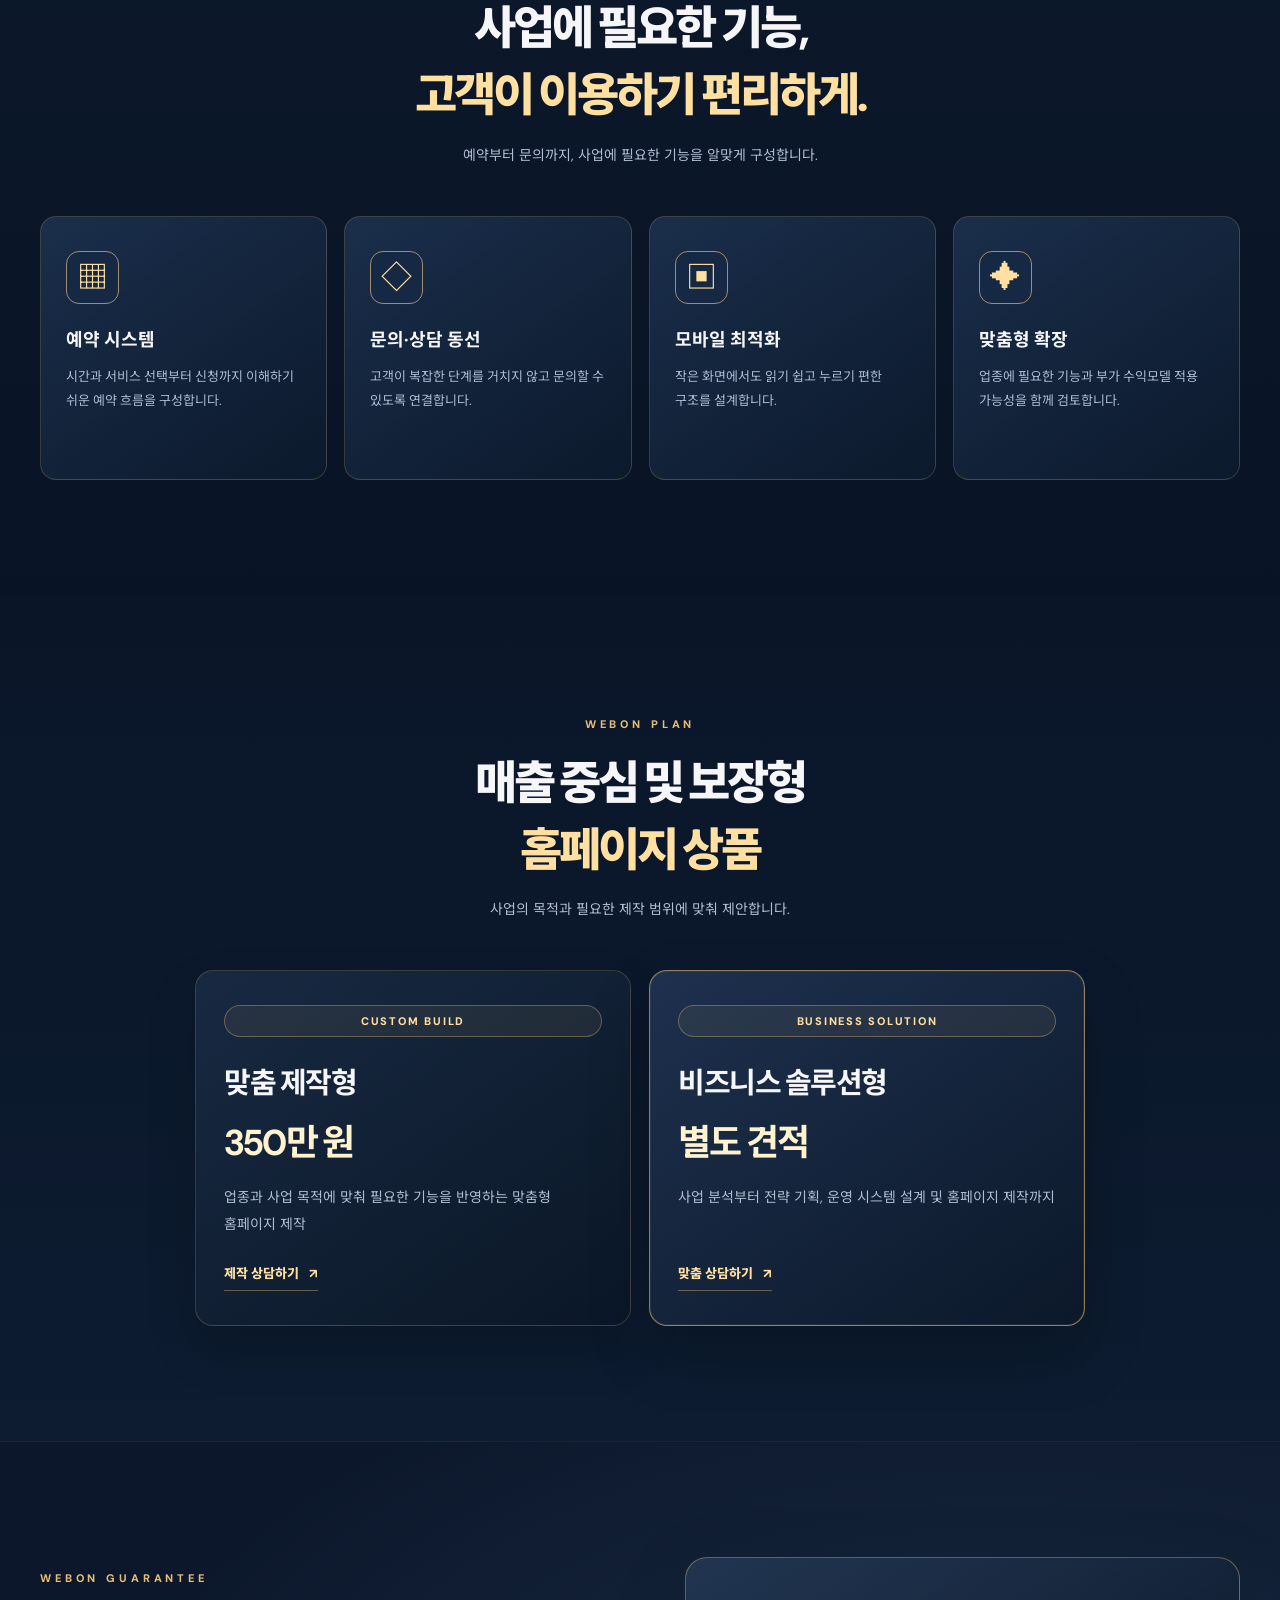
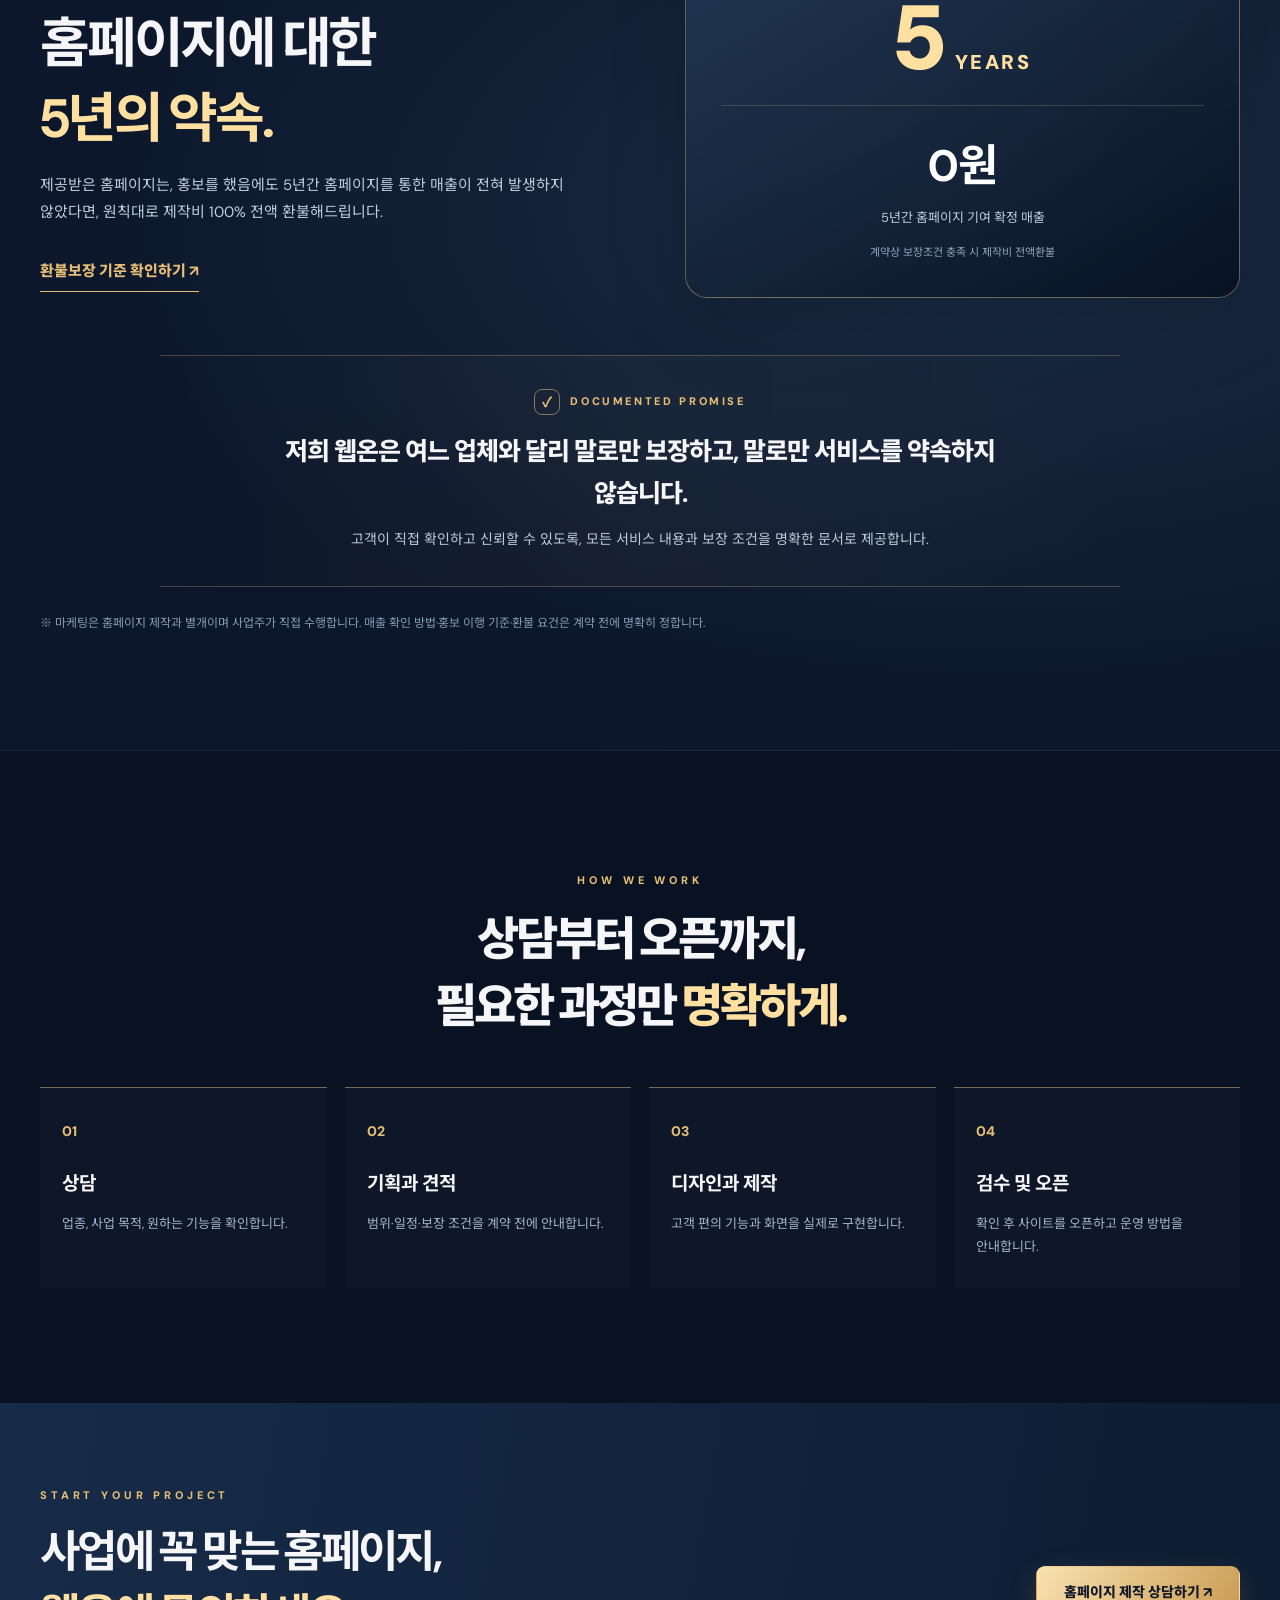
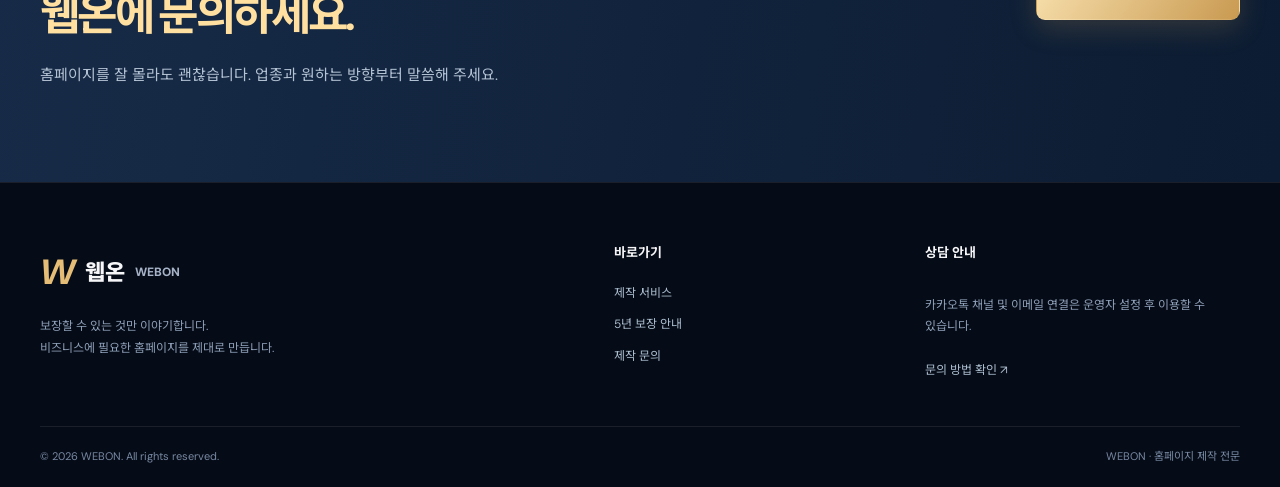
==== commit 6c256406: "Add files via upload" ====
--- a/index.html
+++ b/index.html
@@ -1,6 +1,7 @@
 <!doctype html><html lang="ko"><head><meta charset="utf-8"><meta name="viewport" content="width=device-width,initial-scale=1"><meta name="theme-color" content="#091326"><meta name="description" content="웹온은 예약·문의 등 고객 편의 시스템을 갖춘 홈페이지를 제작합니다. 5년 환불보장 제도는 약정된 조건에 따라 적용됩니다."><meta property="og:type" content="website"><meta property="og:title" content="WEBON 웹온 | 보장형 홈페이지 제작"><meta property="og:description" content="웹온은 예약·문의 등 고객 편의 시스템을 갖춘 홈페이지를 제작합니다. 5년 환불보장 제도는 약정된 조건에 따라 적용됩니다."><meta property="og:image" content="assets/img/og-webon.svg"><title>WEBON 웹온 | 보장형 홈페이지 제작</title><link rel="icon" type="image/svg+xml" href="assets/img/favicon.svg"><link rel="stylesheet" href="assets/css/style.css"></head><body><a class="skip" href="#main">본문 바로가기</a><header class="site-header"><div class="wrap head-inner"><a class="brand" href="./index.html" aria-label="웹온 홈"><span class="brand-mark">W</span><span class="brand-text"><strong>웹온 <small>WEBON</small></strong><em>PREMIUM HOMEPAGE STUDIO</em></span></a><button class="menu-toggle" type="button" aria-label="메뉴 열기" aria-expanded="false" aria-controls="primary-menu"><span></span><span></span><span></span></button><nav class="nav-links" id="primary-menu" aria-label="주 메뉴"><a href="./index.html">웹온 소개</a><a href="./services.html">제작 서비스</a><a href="./guarantee.html">5년 보장 안내</a><a href="./contact.html">제작 문의</a></nav><a class="header-cta" href="./contact.html">상담 문의하기 <span>↗</span></a></div></header><main id="main"><section class="hero"><div class="hero-glow" aria-hidden="true"></div><div class="wrap hero-inner"><div class="eyebrow centered">PREMIUM HOMEPAGE PRODUCTION · WEBON</div><h1><span class="white-grad">업계 최초</span> <span class="gold-grad">보장형 홈페이지!</span></h1><p class="hero-quote">보장되는 것만, 보장할 수 있는 것만 이야기합니다.</p><p class="hero-desc">예약부터 문의까지, 고객은 더 편리하게.<br>사업에 필요한 홈페이지를 웹온이 설계하고 제작합니다.</p><div class="actions"><a class="btn primary" href="./contact.html">보장형 홈페이지 상담하기 <span aria-hidden="true">↗</span></a><a class="btn secondary" href="./guarantee.html">5년 보장 자세히 보기 <span aria-hidden="true">→</span></a></div><p class="hero-mininote">* ‘업계 최초’ 표현은 객관적인 근거 확인 후 공개하세요.</p><div class="devices" aria-label="제작 홈페이지 데스크톱과 모바일 화면 예시"><div class="ambient ambient-left"></div><div class="ambient ambient-right"></div><div class="laptop"><div class="laptop-screen"><div class="mock-top"><b>WEBON SAMPLE</b><span>ABOUT &nbsp; · &nbsp; RESERVATION &nbsp; · &nbsp; CONTACT</span></div><div class="mock-stage"><div class="mock-copy"><small>MADE FOR YOUR BUSINESS</small><strong>고객의 발걸음을<br>예약으로 연결하다.</strong><p>찾기 쉬운 정보와 간편한 예약 경험</p><span>예약 문의하기 ↗</span></div><div class="mock-art"><div class="art-arch"></div><div class="art-seat"></div><div class="art-table"></div><div class="art-lamp"></div></div></div></div><div class="laptop-base"></div></div><div class="phone"><div class="phone-notch"></div><div class="phone-screen"><small>WEBON</small><div class="phone-hero"><strong>언제 어디서나<br>간편하게.</strong></div><div class="phone-action">날짜 선택 <span>▾</span></div><div class="phone-action">서비스 선택 <span>▾</span></div><div class="phone-submit">예약 신청하기 ↗</div></div></div></div></div></section>
+<section class="webon-promise-section" aria-labelledby="webon-promise-heading"><div class="wrap promise-inner"><span class="eyebrow">THE WEBON PROMISE</span><h2 id="webon-promise-heading">웹온은 늘 사업주의 <span class="gold-text">매출과 성장만을 위해 달립니다.</span></h2><span class="promise-rule" aria-hidden="true"></span></div></section>
 <section class="highlights"><div class="wrap highlight-grid"><div><span class="feature-number">01 /</span><strong>업종 맞춤 제작</strong><p>사업마다 다른 목적과 이용 흐름을 고려합니다.</p></div><div><span class="feature-number">02 /</span><strong>예약·문의 편의</strong><p>고객이 필요한 행동을 쉽게 완료하도록 설계합니다.</p></div><div><span class="feature-number">03 /</span><strong>반응형 홈페이지</strong><p>스마트폰과 PC에서 일관된 경험을 제공합니다.</p></div><div><span class="feature-number">04 /</span><strong>5년 환불보장 제도</strong><p>약정된 조건에 따라 제작비 전액환불을 보장합니다.</p></div></div></section>
-<section class="section services-preview"><div class="wrap"><div class="section-title center"><span class="eyebrow">THE WEBON STANDARD</span><h2 class="webon-promise">웹온은 절대적으로 사업주에게 필요한 기능<br><span class="gold-text">그리고 사업주의 매출만을 위한 홈페이지로 제작해드립니다.</span></h2><p>보기 좋은 디자인에서 멈추지 않고, 실제 이용에 필요한 기능까지 고민합니다.</p></div><div class="service-cards"><article class="service-card"><span class="service-icon">▦</span><h3>예약 시스템</h3><p>시간과 서비스 선택부터 신청까지 이해하기 쉬운 예약 흐름을 구성합니다.</p></article><article class="service-card"><span class="service-icon">◇</span><h3>문의·상담 동선</h3><p>고객이 복잡한 단계를 거치지 않고 문의할 수 있도록 연결합니다.</p></article><article class="service-card"><span class="service-icon">▣</span><h3>모바일 최적화</h3><p>작은 화면에서도 읽기 쉽고 누르기 편한 구조를 설계합니다.</p></article><article class="service-card"><span class="service-icon">✦</span><h3>맞춤형 확장</h3><p>업종에 필요한 기능과 부가 수익모델 적용 가능성을 함께 검토합니다.</p></article></div></div></section>
-<section class="section pricing-preview"><div class="wrap"><div class="section-title center"><span class="eyebrow">WEBON PLAN</span><h2>매출 중심 및 보장형<br><span class="gold-text">홈페이지 상품</span></h2><p>사업의 목적과 필요한 제작 범위에 맞춰 제안합니다.</p></div><div class="pricing-grid pricing-grid-two"><article class="pricing-card"><span class="plan-badge">CUSTOM BUILD</span><h3>맞춤 제작형</h3><strong class="plan-price">350만 원</strong><p>업종과 사업 목적에 맞춰 필요한 기능을 반영하는 맞춤형 홈페이지 제작</p><a class="pricing-link" href="./contact.html">제작 상담하기 <span aria-hidden="true">↗</span></a></article><article class="pricing-card featured"><span class="plan-badge">BUSINESS SOLUTION</span><h3>비즈니스 솔루션형</h3><strong class="plan-price">별도 견적</strong><p>사업 분석부터 전략 기획, 운영 시스템 설계 및 홈페이지 제작까지</p><a class="pricing-link" href="./contact.html">맞춤 상담하기 <span aria-hidden="true">↗</span></a></article></div></div></section><section class="section guarantee-banner"><div class="wrap guarantee-band-grid"><div><span class="eyebrow">WEBON GUARANTEE</span><h2>홈페이지에 대한<br><span class="gold-text">5년의 약속.</span></h2><p>제공받은 홈페이지는, 홍보를 했음에도 5년간 홈페이지를 통한 매출이 전혀 발생하지 않았다면, 원칙대로 제작비 100% 전액 환불해드립니다.</p><a class="text-link" href="./guarantee.html">환불보장 기준 확인하기 ↗</a></div><div class="guarantee-graphic"><span class="years">5<em>YEARS</em></span><div class="graphic-line"></div><strong>0원</strong><p>5년간 홈페이지 기여 확정 매출</p><small>계약상 보장조건 충족 시 제작비 전액환불</small></div></div><div class="wrap guarantee-disclaimer">※ 마케팅은 홈페이지 제작과 별개이며 사업주가 직접 수행합니다. 매출 확인 방법·홍보 이행 기준·환불 요건은 계약 전에 명확히 정합니다.</div></section>
+<section class="section services-preview"><div class="wrap"><div class="section-title center"><span class="eyebrow">WEBON SERVICES</span><h2>사업에 필요한 기능,<br><span class="gold-text">고객이 이용하기 편리하게.</span></h2><p>예약부터 문의까지, 사업에 필요한 기능을 알맞게 구성합니다.</p></div><div class="service-cards"><article class="service-card"><span class="service-icon">▦</span><h3>예약 시스템</h3><p>시간과 서비스 선택부터 신청까지 이해하기 쉬운 예약 흐름을 구성합니다.</p></article><article class="service-card"><span class="service-icon">◇</span><h3>문의·상담 동선</h3><p>고객이 복잡한 단계를 거치지 않고 문의할 수 있도록 연결합니다.</p></article><article class="service-card"><span class="service-icon">▣</span><h3>모바일 최적화</h3><p>작은 화면에서도 읽기 쉽고 누르기 편한 구조를 설계합니다.</p></article><article class="service-card"><span class="service-icon">✦</span><h3>맞춤형 확장</h3><p>업종에 필요한 기능과 부가 수익모델 적용 가능성을 함께 검토합니다.</p></article></div></div></section>
+<section class="section pricing-preview"><div class="wrap"><div class="section-title center"><span class="eyebrow">WEBON PLAN</span><h2>매출 중심 및 보장형<br><span class="gold-text">홈페이지 상품</span></h2><p>사업의 목적과 필요한 제작 범위에 맞춰 제안합니다.</p></div><div class="pricing-grid pricing-grid-two"><article class="pricing-card"><span class="plan-badge">CUSTOM BUILD</span><h3>맞춤 제작형</h3><strong class="plan-price">350만 원</strong><p>업종과 사업 목적에 맞춰 필요한 기능을 반영하는 맞춤형 홈페이지 제작</p><a class="pricing-link" href="./contact.html">제작 상담하기 <span aria-hidden="true">↗</span></a></article><article class="pricing-card featured"><span class="plan-badge">BUSINESS SOLUTION</span><h3>비즈니스 솔루션형</h3><strong class="plan-price">별도 견적</strong><p>사업 분석부터 전략 기획, 운영 시스템 설계 및 홈페이지 제작까지</p><a class="pricing-link" href="./contact.html">맞춤 상담하기 <span aria-hidden="true">↗</span></a></article></div></div></section><section class="section guarantee-banner"><div class="wrap guarantee-band-grid"><div><span class="eyebrow">WEBON GUARANTEE</span><h2>홈페이지에 대한<br><span class="gold-text">5년의 약속.</span></h2><p>제공받은 홈페이지는, 홍보를 했음에도 5년간 홈페이지를 통한 매출이 전혀 발생하지 않았다면, 원칙대로 제작비 100% 전액 환불해드립니다.</p><a class="text-link" href="./guarantee.html">환불보장 기준 확인하기 ↗</a></div><div class="guarantee-graphic"><span class="years">5<em>YEARS</em></span><div class="graphic-line"></div><strong>0원</strong><p>5년간 홈페이지 기여 확정 매출</p><small>계약상 보장조건 충족 시 제작비 전액환불</small></div></div><div class="wrap"><div class="documented-promise"><div class="documented-promise-label"><span class="documented-promise-icon" aria-hidden="true">✓</span><span>DOCUMENTED PROMISE</span></div><h3>저희 웹온은 여느 업체와 달리 말로만 보장하고, 말로만 서비스를 약속하지 않습니다.</h3><p>고객이 직접 확인하고 신뢰할 수 있도록, 모든 서비스 내용과 보장 조건을 명확한 문서로 제공합니다.</p></div></div><div class="wrap guarantee-disclaimer">※ 마케팅은 홈페이지 제작과 별개이며 사업주가 직접 수행합니다. 매출 확인 방법·홍보 이행 기준·환불 요건은 계약 전에 명확히 정합니다.</div></section>
 <section class="section process-preview"><div class="wrap"><div class="section-title center"><span class="eyebrow">HOW WE WORK</span><h2>상담부터 오픈까지,<br>필요한 과정만 <span class="gold-text">명확하게.</span></h2></div><div class="steps"><div class="step"><span>01</span><h3>상담</h3><p>업종, 사업 목적, 원하는 기능을 확인합니다.</p></div><div class="step"><span>02</span><h3>기획과 견적</h3><p>범위·일정·보장 조건을 계약 전에 안내합니다.</p></div><div class="step"><span>03</span><h3>디자인과 제작</h3><p>고객 편의 기능과 화면을 실제로 구현합니다.</p></div><div class="step"><span>04</span><h3>검수 및 오픈</h3><p>확인 후 사이트를 오픈하고 운영 방법을 안내합니다.</p></div></div></div></section>
 <section class="closing"><div class="wrap closing-inner"><div><span class="eyebrow">START YOUR PROJECT</span><h2>사업에 꼭 맞는 홈페이지,<br><span class="gold-text">웹온에 문의하세요.</span></h2><p>홈페이지를 잘 몰라도 괜찮습니다. 업종과 원하는 방향부터 말씀해 주세요.</p></div><a class="btn primary" href="./contact.html">홈페이지 제작 상담하기 ↗</a></div></section></main><footer class="site-footer"><div class="wrap footer-grid"><div><a class="foot-brand" href="./index.html"><span>W</span> 웹온 <small>WEBON</small></a><p>보장할 수 있는 것만 이야기합니다.<br>비즈니스에 필요한 홈페이지를 제대로 만듭니다.</p></div><div><strong>바로가기</strong><a href="./services.html">제작 서비스</a><a href="./guarantee.html">5년 보장 안내</a><a href="./contact.html">제작 문의</a></div><div><strong>상담 안내</strong><p>카카오톡 채널 및 이메일 연결은 운영자 설정 후 이용할 수 있습니다.</p><a href="./contact.html">문의 방법 확인 ↗</a></div></div><div class="wrap footer-bottom"><span>© <span data-year></span> WEBON. All rights reserved.</span><span>WEBON · 홈페이지 제작 전문</span></div></footer><a class="kakao-float" data-kakao-link href="./contact.html" aria-label="카카오톡 상담 연결 안내"><span class="kakao-symbol" aria-hidden="true">●</span><span>카카오톡 상담</span></a><script src="assets/js/config.js"></script><script src="assets/js/main.js" defer></script></body></html>
--- a/assets/css/style.css
+++ b/assets/css/style.css
@@ -31,3 +31,19 @@
 .pricing-link{margin-top:auto;color:var(--gold2);font-size:13px;font-weight:800;display:inline-flex;align-items:center;gap:10px;align-self:flex-start;border-bottom:1px solid rgba(230,189,118,.4);padding-bottom:5px}
 .pricing-link:hover{color:#fff}
 @media(max-width:680px){.pricing-grid-two{grid-template-columns:1fr}.pricing-grid-two .pricing-card{min-height:280px}}
+
+/* WEBON promise section */
+.webon-promise-section{padding:86px 0 82px;text-align:center;background:linear-gradient(180deg,#0b182c,#0b192e);border-bottom:1px solid rgba(255,255,255,.07)}
+.promise-inner{display:flex;flex-direction:column;align-items:center;gap:19px}
+.promise-inner h2{margin:0;max-width:1050px;font-size:clamp(28px,4vw,52px);line-height:1.5;letter-spacing:-.065em;font-weight:850;text-wrap:balance}
+.promise-rule{display:block;height:2px;width:56px;background:var(--gold)}
+@media(max-width:580px){.webon-promise-section{padding:63px 0}.promise-inner{gap:16px}.promise-inner h2{font-size:clamp(26px,6.9vw,35px);line-height:1.58}}
+
+/* Documented promise inside the five-year guarantee section */
+.documented-promise{margin:57px auto 15px;padding:33px 36px 34px;max-width:960px;text-align:center;border-top:1px solid rgba(230,189,118,.27);border-bottom:1px solid rgba(230,189,118,.27);background:linear-gradient(90deg,transparent,rgba(230,189,118,.035),transparent)}
+.documented-promise-label{display:flex;justify-content:center;align-items:center;gap:10px;font-size:11px;font-weight:800;letter-spacing:.24em;color:var(--gold)}
+.documented-promise-icon{display:inline-grid;place-items:center;width:26px;height:26px;border:1px solid rgba(230,189,118,.55);border-radius:8px;color:var(--gold);font-size:14px;letter-spacing:0}
+.documented-promise h3{font-size:clamp(18px,2.3vw,25px);font-weight:800;line-height:1.65;letter-spacing:-.04em;margin:16px auto 12px;max-width:770px}
+.documented-promise p{margin:0 auto;max-width:760px;color:#bdcada;font-size:14px;line-height:1.9}
+.documented-promise-page{margin-top:0;margin-bottom:70px;max-width:100%}
+@media(max-width:580px){.documented-promise{margin-top:35px;margin-bottom:12px;padding:27px 15px}.documented-promise h3{font-size:18px}.documented-promise p{font-size:12px}.documented-promise-label{font-size:10px;letter-spacing:.15em}.documented-promise-page{margin-top:0;margin-bottom:50px}}
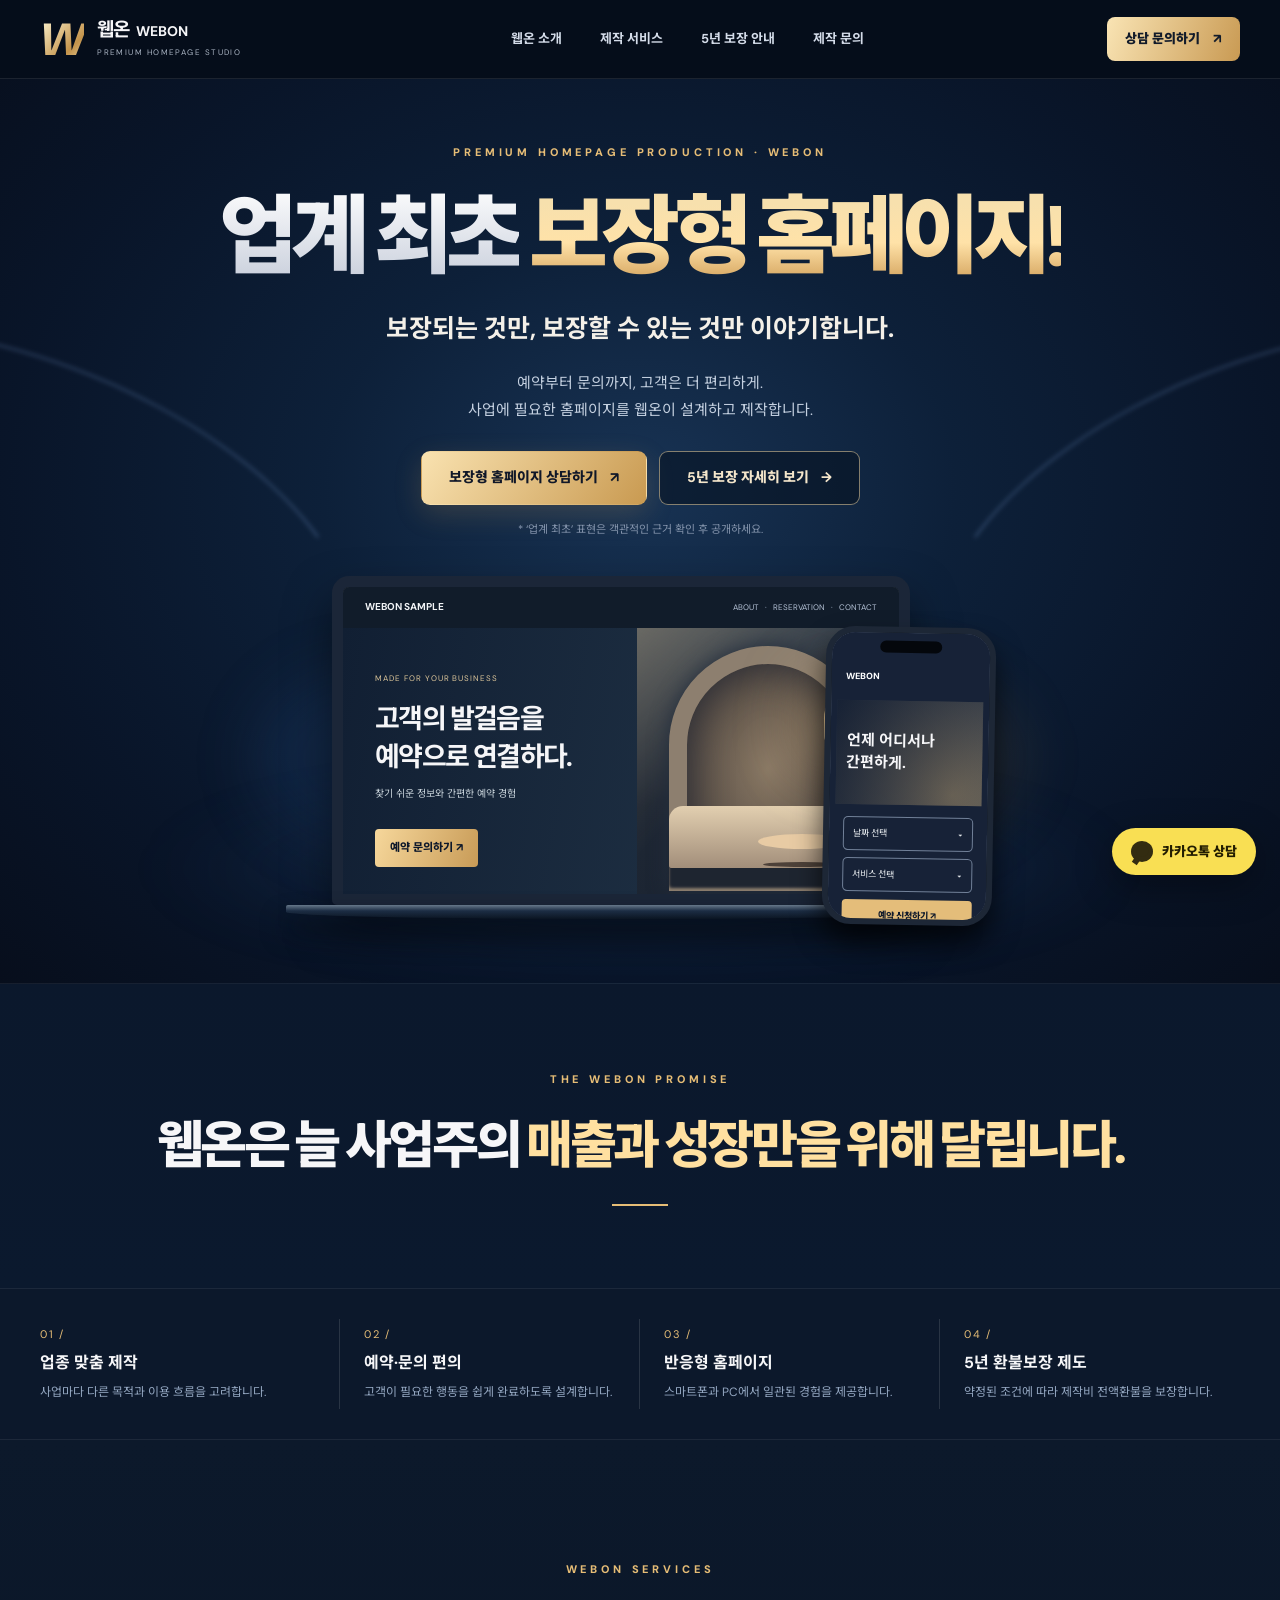
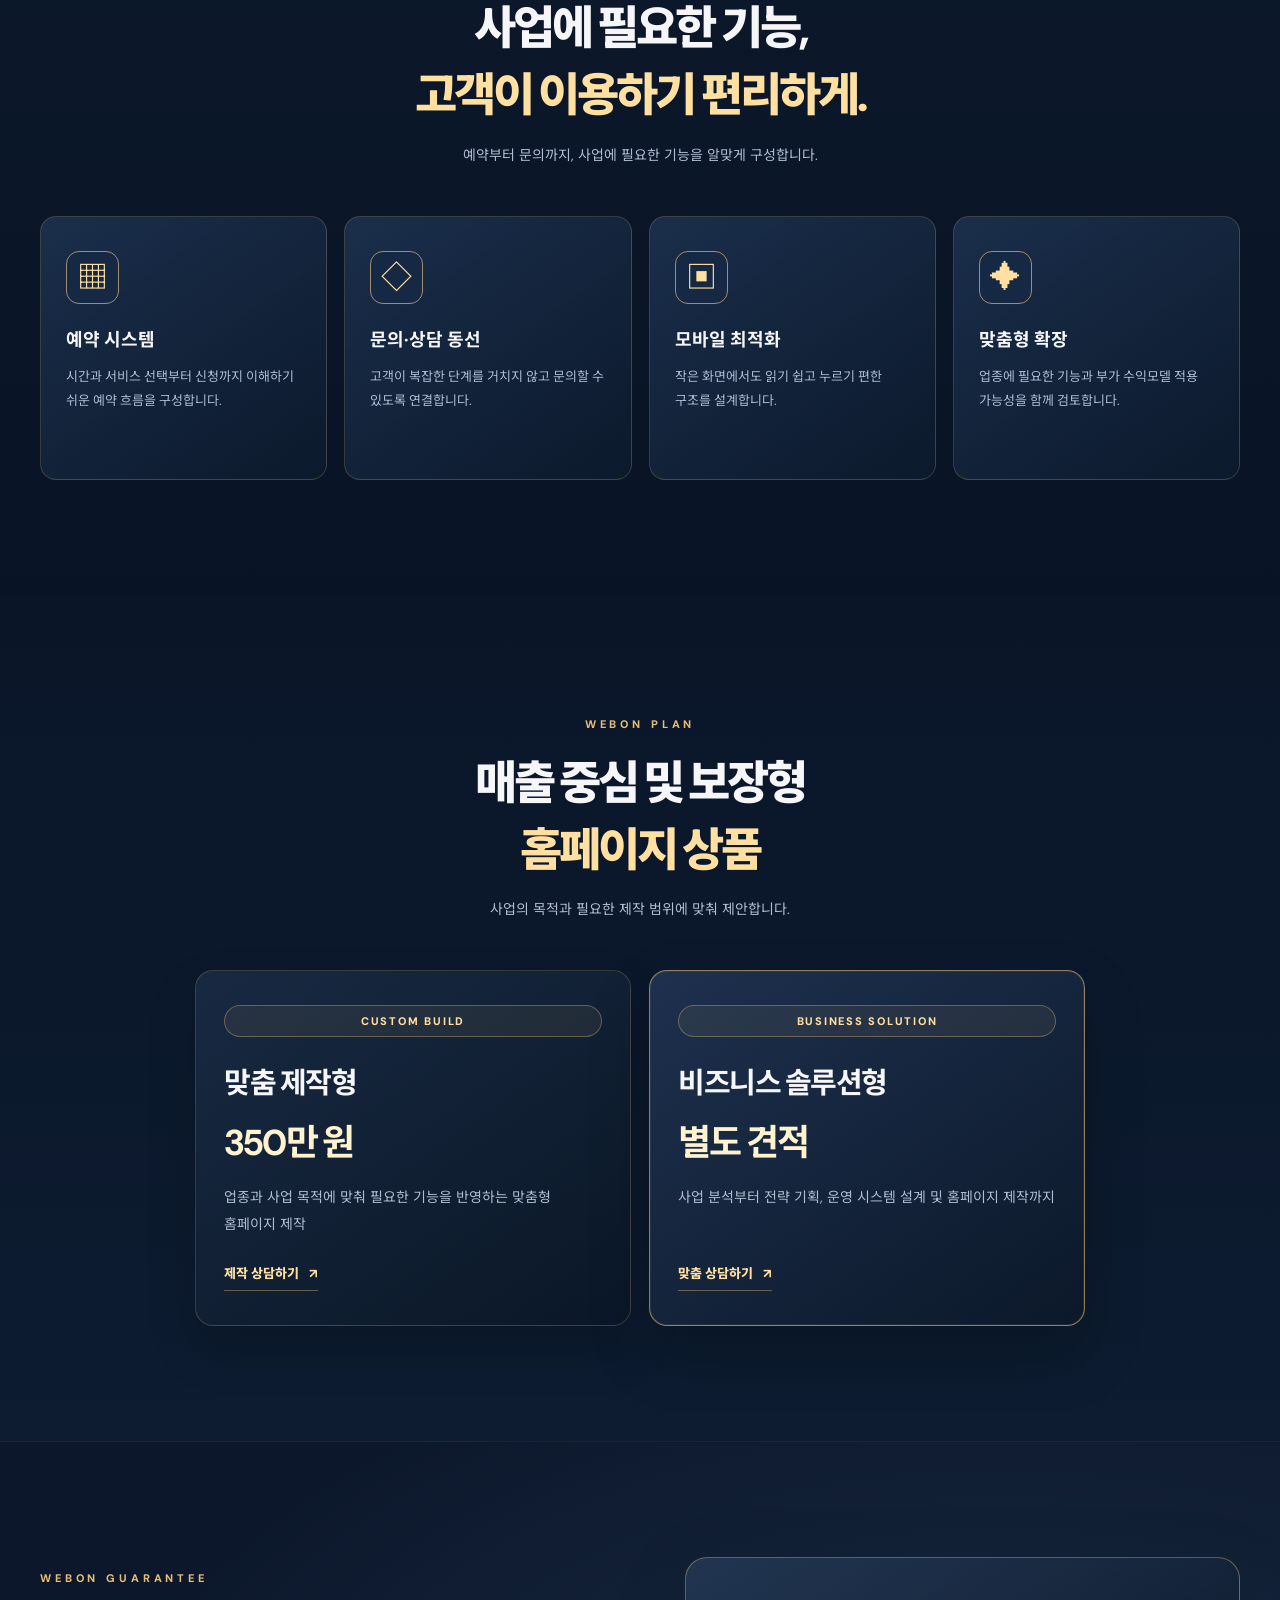
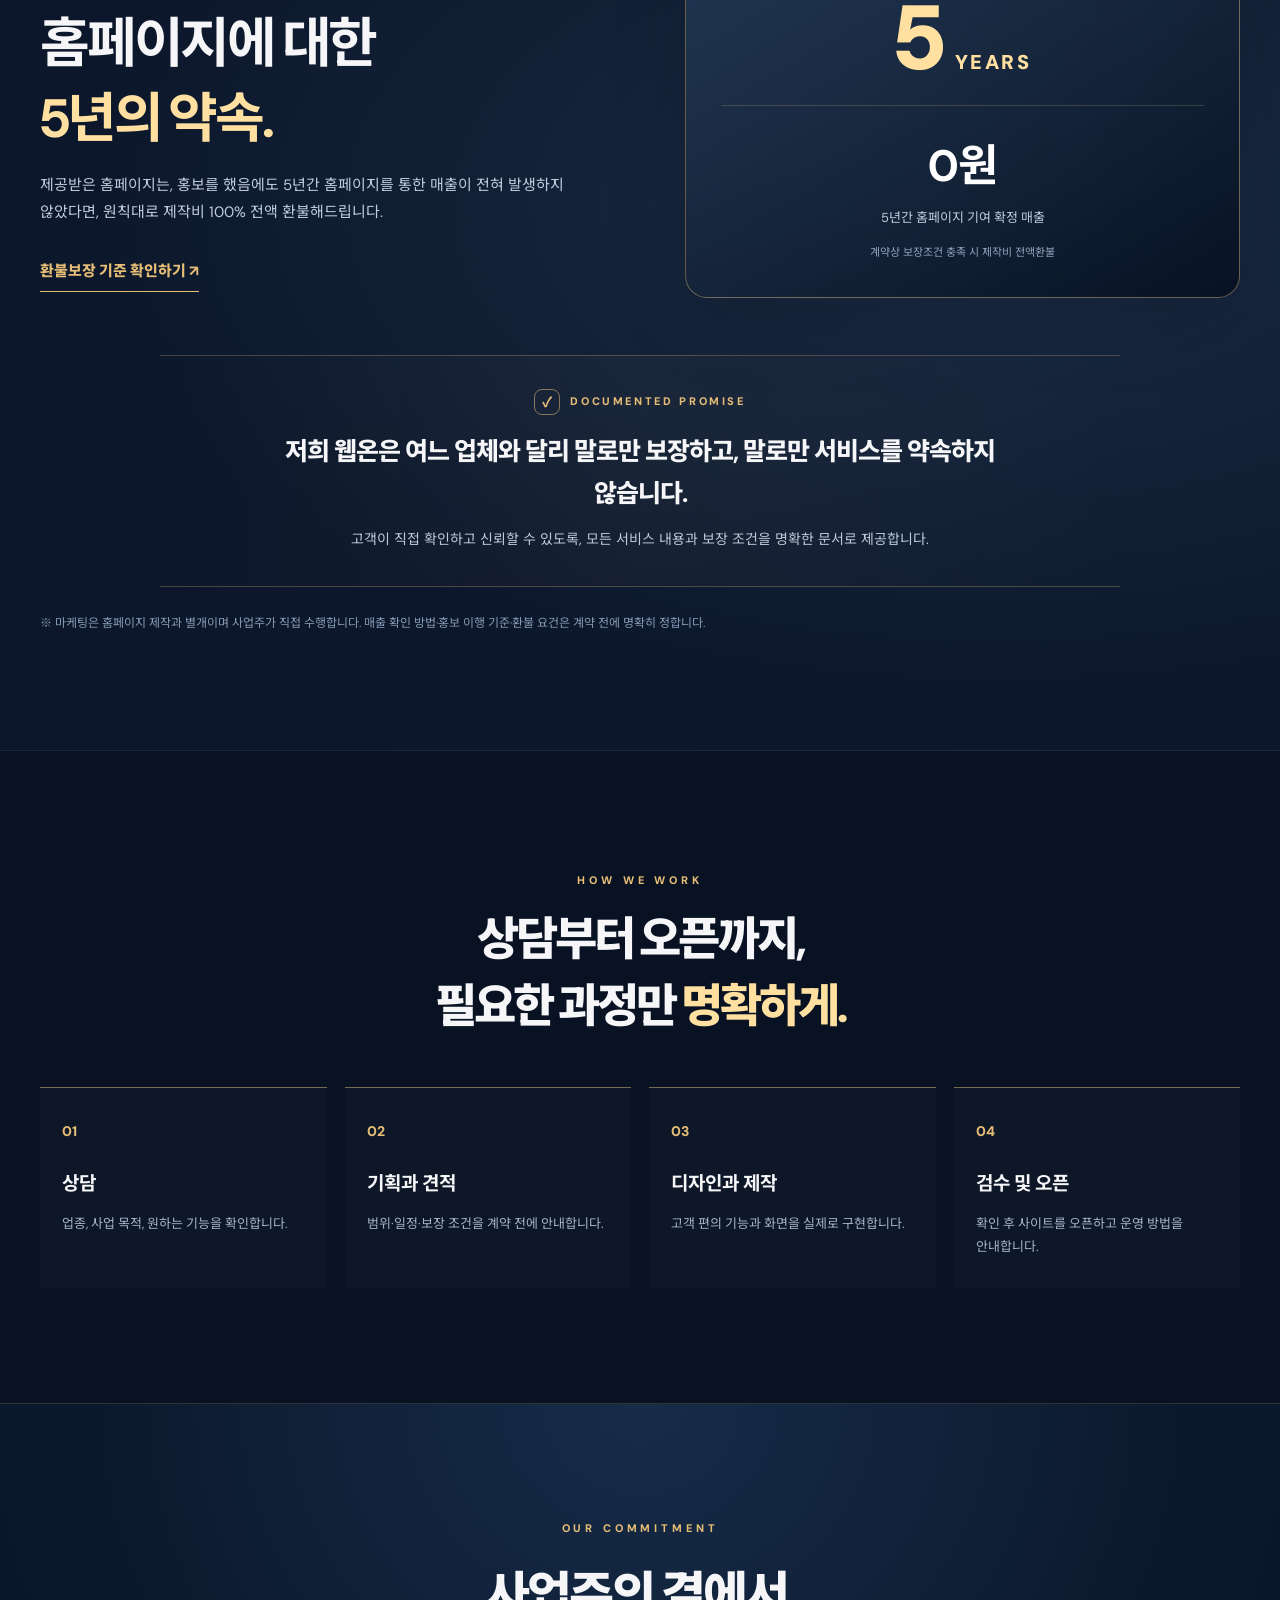
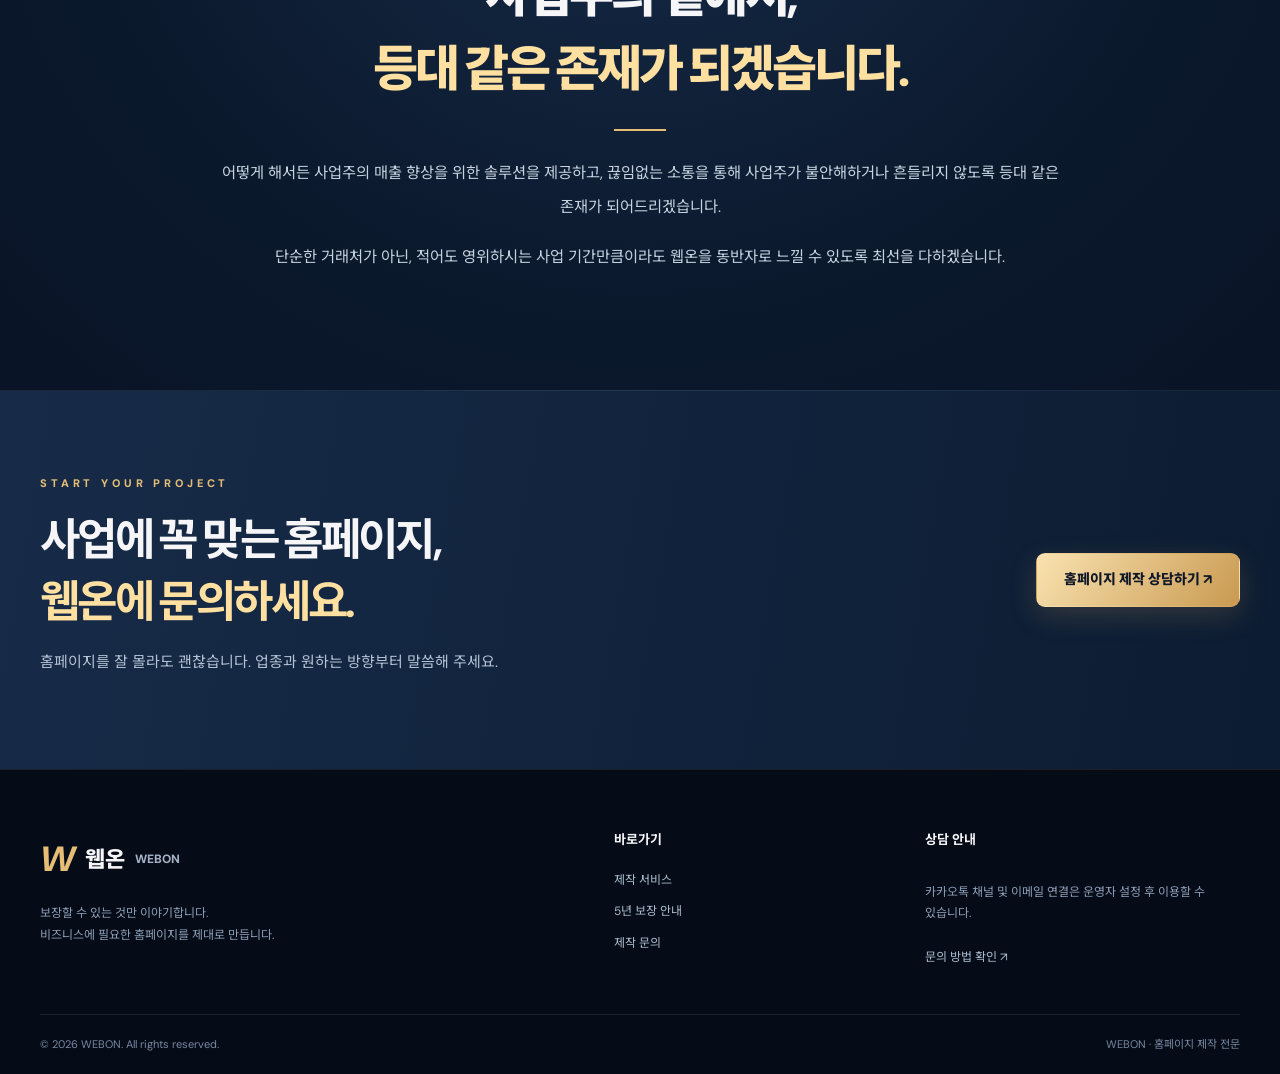
==== commit 99bfbe7f: "Add files via upload" ====
--- a/index.html
+++ b/index.html
@@ -4,4 +4,5 @@
 <section class="section services-preview"><div class="wrap"><div class="section-title center"><span class="eyebrow">WEBON SERVICES</span><h2>사업에 필요한 기능,<br><span class="gold-text">고객이 이용하기 편리하게.</span></h2><p>예약부터 문의까지, 사업에 필요한 기능을 알맞게 구성합니다.</p></div><div class="service-cards"><article class="service-card"><span class="service-icon">▦</span><h3>예약 시스템</h3><p>시간과 서비스 선택부터 신청까지 이해하기 쉬운 예약 흐름을 구성합니다.</p></article><article class="service-card"><span class="service-icon">◇</span><h3>문의·상담 동선</h3><p>고객이 복잡한 단계를 거치지 않고 문의할 수 있도록 연결합니다.</p></article><article class="service-card"><span class="service-icon">▣</span><h3>모바일 최적화</h3><p>작은 화면에서도 읽기 쉽고 누르기 편한 구조를 설계합니다.</p></article><article class="service-card"><span class="service-icon">✦</span><h3>맞춤형 확장</h3><p>업종에 필요한 기능과 부가 수익모델 적용 가능성을 함께 검토합니다.</p></article></div></div></section>
 <section class="section pricing-preview"><div class="wrap"><div class="section-title center"><span class="eyebrow">WEBON PLAN</span><h2>매출 중심 및 보장형<br><span class="gold-text">홈페이지 상품</span></h2><p>사업의 목적과 필요한 제작 범위에 맞춰 제안합니다.</p></div><div class="pricing-grid pricing-grid-two"><article class="pricing-card"><span class="plan-badge">CUSTOM BUILD</span><h3>맞춤 제작형</h3><strong class="plan-price">350만 원</strong><p>업종과 사업 목적에 맞춰 필요한 기능을 반영하는 맞춤형 홈페이지 제작</p><a class="pricing-link" href="./contact.html">제작 상담하기 <span aria-hidden="true">↗</span></a></article><article class="pricing-card featured"><span class="plan-badge">BUSINESS SOLUTION</span><h3>비즈니스 솔루션형</h3><strong class="plan-price">별도 견적</strong><p>사업 분석부터 전략 기획, 운영 시스템 설계 및 홈페이지 제작까지</p><a class="pricing-link" href="./contact.html">맞춤 상담하기 <span aria-hidden="true">↗</span></a></article></div></div></section><section class="section guarantee-banner"><div class="wrap guarantee-band-grid"><div><span class="eyebrow">WEBON GUARANTEE</span><h2>홈페이지에 대한<br><span class="gold-text">5년의 약속.</span></h2><p>제공받은 홈페이지는, 홍보를 했음에도 5년간 홈페이지를 통한 매출이 전혀 발생하지 않았다면, 원칙대로 제작비 100% 전액 환불해드립니다.</p><a class="text-link" href="./guarantee.html">환불보장 기준 확인하기 ↗</a></div><div class="guarantee-graphic"><span class="years">5<em>YEARS</em></span><div class="graphic-line"></div><strong>0원</strong><p>5년간 홈페이지 기여 확정 매출</p><small>계약상 보장조건 충족 시 제작비 전액환불</small></div></div><div class="wrap"><div class="documented-promise"><div class="documented-promise-label"><span class="documented-promise-icon" aria-hidden="true">✓</span><span>DOCUMENTED PROMISE</span></div><h3>저희 웹온은 여느 업체와 달리 말로만 보장하고, 말로만 서비스를 약속하지 않습니다.</h3><p>고객이 직접 확인하고 신뢰할 수 있도록, 모든 서비스 내용과 보장 조건을 명확한 문서로 제공합니다.</p></div></div><div class="wrap guarantee-disclaimer">※ 마케팅은 홈페이지 제작과 별개이며 사업주가 직접 수행합니다. 매출 확인 방법·홍보 이행 기준·환불 요건은 계약 전에 명확히 정합니다.</div></section>
 <section class="section process-preview"><div class="wrap"><div class="section-title center"><span class="eyebrow">HOW WE WORK</span><h2>상담부터 오픈까지,<br>필요한 과정만 <span class="gold-text">명확하게.</span></h2></div><div class="steps"><div class="step"><span>01</span><h3>상담</h3><p>업종, 사업 목적, 원하는 기능을 확인합니다.</p></div><div class="step"><span>02</span><h3>기획과 견적</h3><p>범위·일정·보장 조건을 계약 전에 안내합니다.</p></div><div class="step"><span>03</span><h3>디자인과 제작</h3><p>고객 편의 기능과 화면을 실제로 구현합니다.</p></div><div class="step"><span>04</span><h3>검수 및 오픈</h3><p>확인 후 사이트를 오픈하고 운영 방법을 안내합니다.</p></div></div></div></section>
+<section class="section lighthouse-promise" aria-labelledby="lighthouse-title"><div class="wrap lighthouse-inner"><span class="eyebrow">OUR COMMITMENT</span><h2 id="lighthouse-title">사업주의 곁에서,<br><span class="gold-text">등대 같은 존재가 되겠습니다.</span></h2><div class="lighthouse-rule" aria-hidden="true"></div><div class="lighthouse-copy"><p>어떻게 해서든 사업주의 매출 향상을 위한 솔루션을 제공하고, 끊임없는 소통을 통해 사업주가 불안해하거나 흔들리지 않도록 등대 같은 존재가 되어드리겠습니다.</p><p>단순한 거래처가 아닌, 적어도 영위하시는 사업 기간만큼이라도 웹온을 동반자로 느낄 수 있도록 최선을 다하겠습니다.</p></div></div></section>
 <section class="closing"><div class="wrap closing-inner"><div><span class="eyebrow">START YOUR PROJECT</span><h2>사업에 꼭 맞는 홈페이지,<br><span class="gold-text">웹온에 문의하세요.</span></h2><p>홈페이지를 잘 몰라도 괜찮습니다. 업종과 원하는 방향부터 말씀해 주세요.</p></div><a class="btn primary" href="./contact.html">홈페이지 제작 상담하기 ↗</a></div></section></main><footer class="site-footer"><div class="wrap footer-grid"><div><a class="foot-brand" href="./index.html"><span>W</span> 웹온 <small>WEBON</small></a><p>보장할 수 있는 것만 이야기합니다.<br>비즈니스에 필요한 홈페이지를 제대로 만듭니다.</p></div><div><strong>바로가기</strong><a href="./services.html">제작 서비스</a><a href="./guarantee.html">5년 보장 안내</a><a href="./contact.html">제작 문의</a></div><div><strong>상담 안내</strong><p>카카오톡 채널 및 이메일 연결은 운영자 설정 후 이용할 수 있습니다.</p><a href="./contact.html">문의 방법 확인 ↗</a></div></div><div class="wrap footer-bottom"><span>© <span data-year></span> WEBON. All rights reserved.</span><span>WEBON · 홈페이지 제작 전문</span></div></footer><a class="kakao-float" data-kakao-link href="./contact.html" aria-label="카카오톡 상담 연결 안내"><span class="kakao-symbol" aria-hidden="true">●</span><span>카카오톡 상담</span></a><script src="assets/js/config.js"></script><script src="assets/js/main.js" defer></script></body></html>
--- a/assets/css/style.css
+++ b/assets/css/style.css
@@ -47,3 +47,12 @@
 .documented-promise p{margin:0 auto;max-width:760px;color:#bdcada;font-size:14px;line-height:1.9}
 .documented-promise-page{margin-top:0;margin-bottom:70px;max-width:100%}
 @media(max-width:580px){.documented-promise{margin-top:35px;margin-bottom:12px;padding:27px 15px}.documented-promise h3{font-size:18px}.documented-promise p{font-size:12px}.documented-promise-label{font-size:10px;letter-spacing:.15em}.documented-promise-page{margin-top:0;margin-bottom:50px}}
+
+/* OUR COMMITMENT — lighthouse promise */
+.lighthouse-promise{background:radial-gradient(ellipse at 50% 0%,#172c49 0%,#0b192d 60%,#091426 100%);border-top:1px solid rgba(230,189,118,.17);border-bottom:1px solid rgba(255,255,255,.06)}
+.lighthouse-inner{text-align:center;display:flex;flex-direction:column;align-items:center;gap:20px}
+.lighthouse-inner h2{font-size:clamp(29px,4vw,49px);line-height:1.5;letter-spacing:-.06em;margin:0;font-weight:850}
+.lighthouse-rule{width:52px;height:2px;background:var(--gold);margin:3px 0 6px}
+.lighthouse-copy{max-width:860px;display:grid;gap:16px}
+.lighthouse-copy p{margin:0;color:#c6d2e0;font-size:clamp(13px,1.2vw,16px);line-height:2.2;word-break:keep-all}
+@media(max-width:580px){.lighthouse-inner{gap:17px}.lighthouse-inner h2{font-size:clamp(27px,7vw,35px)}.lighthouse-copy{gap:17px}.lighthouse-copy p{font-size:13px;line-height:2}}
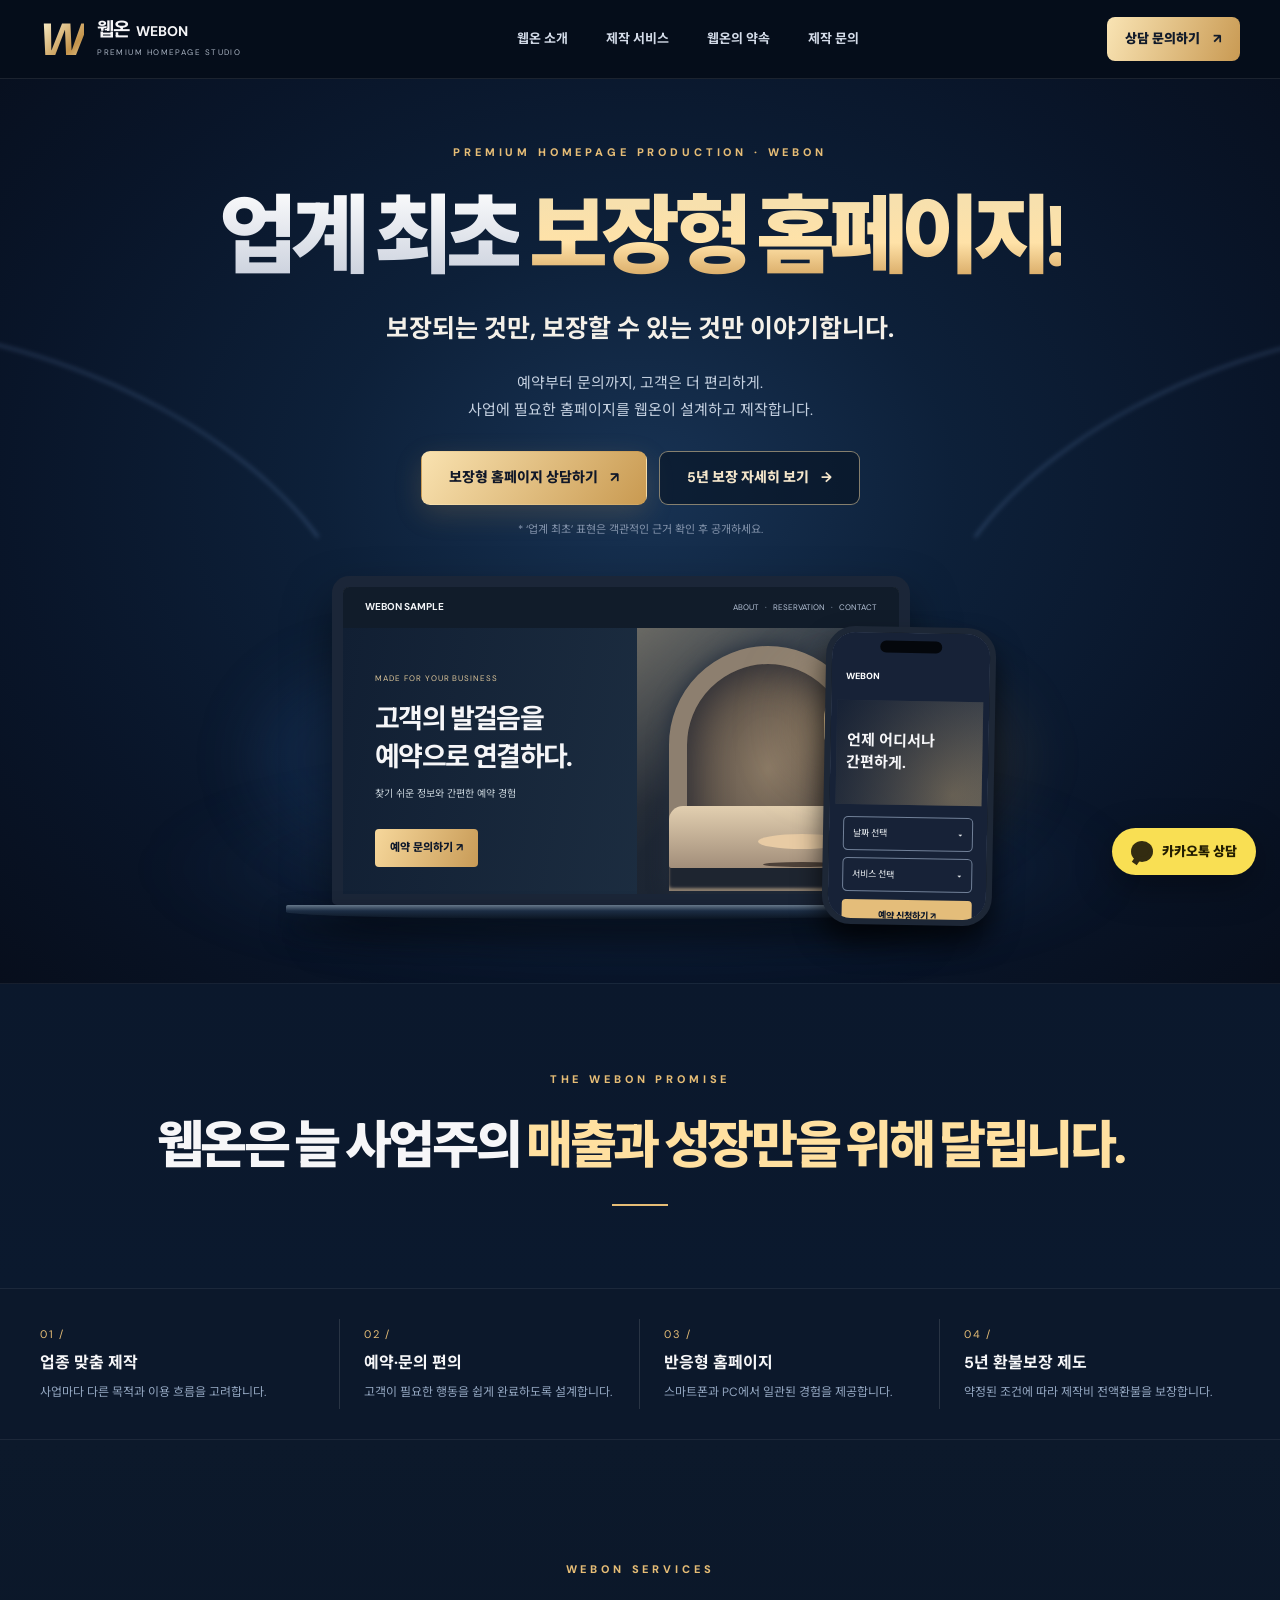
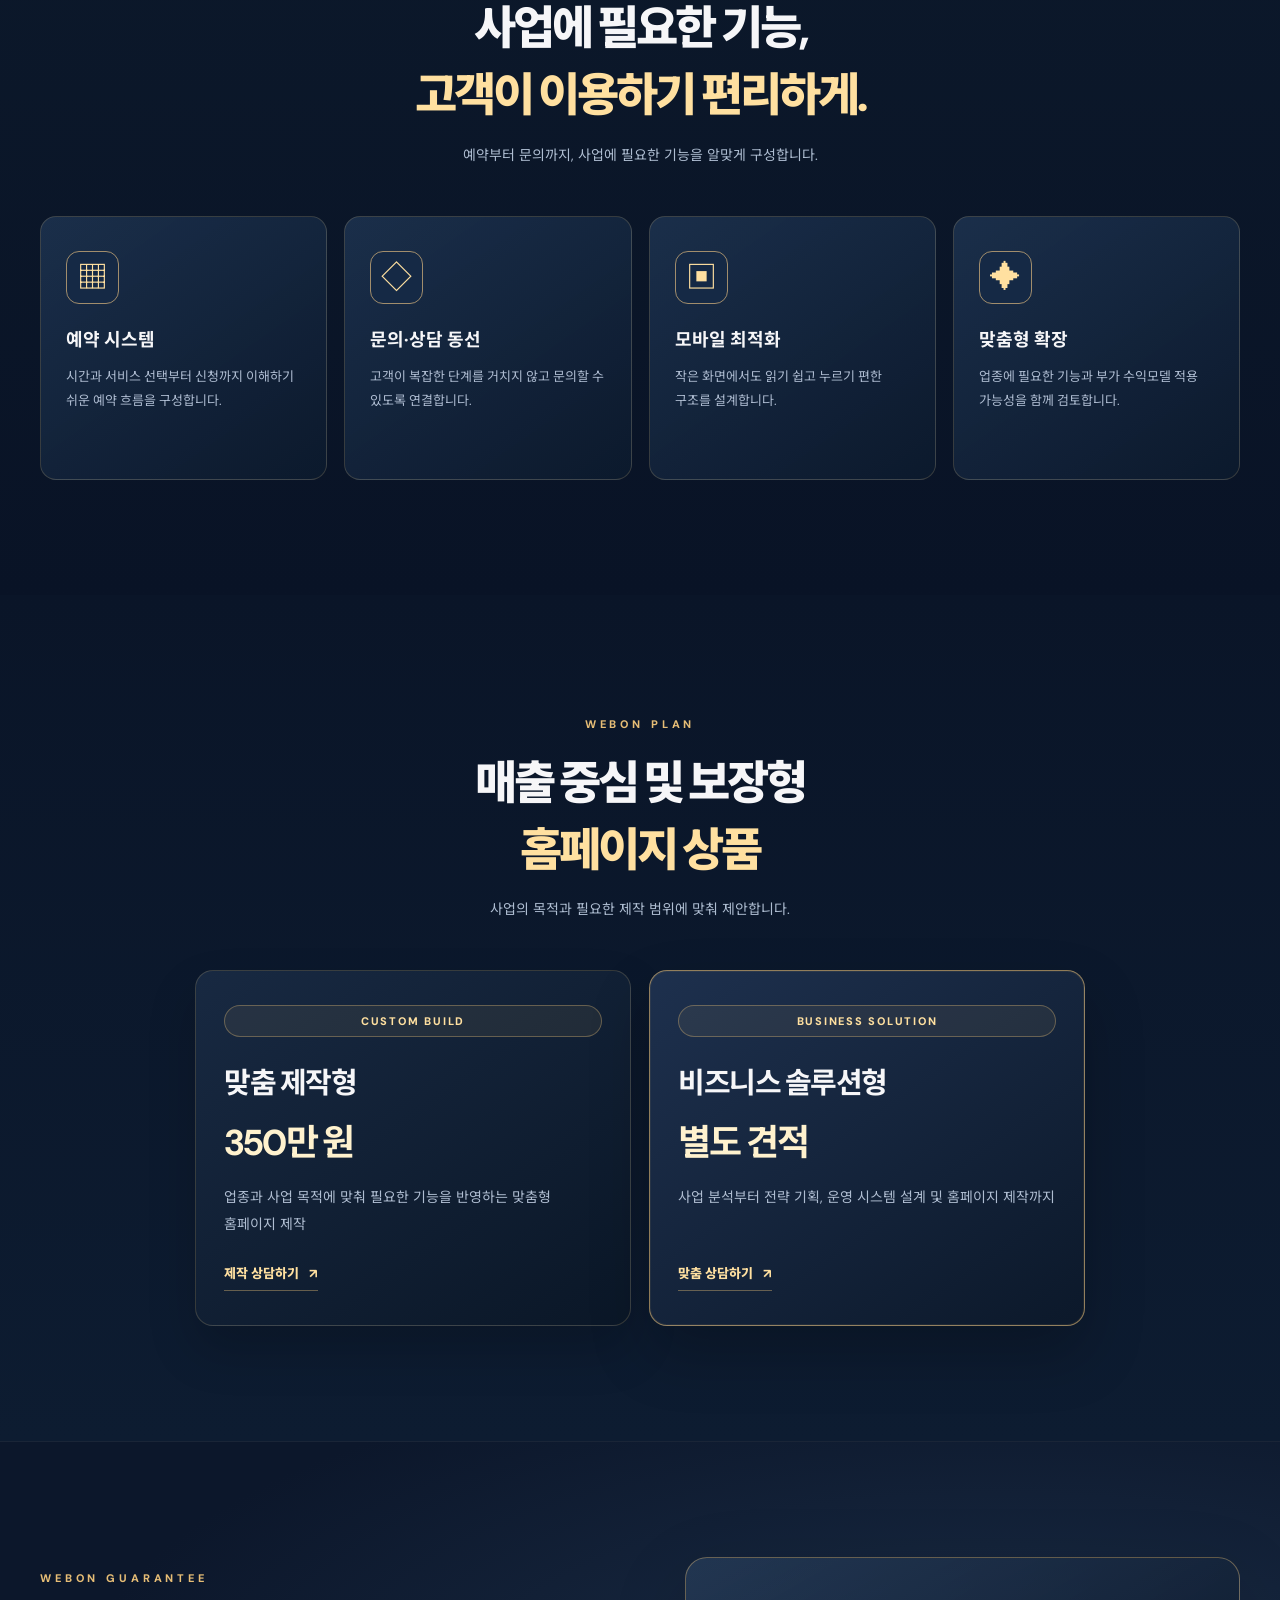
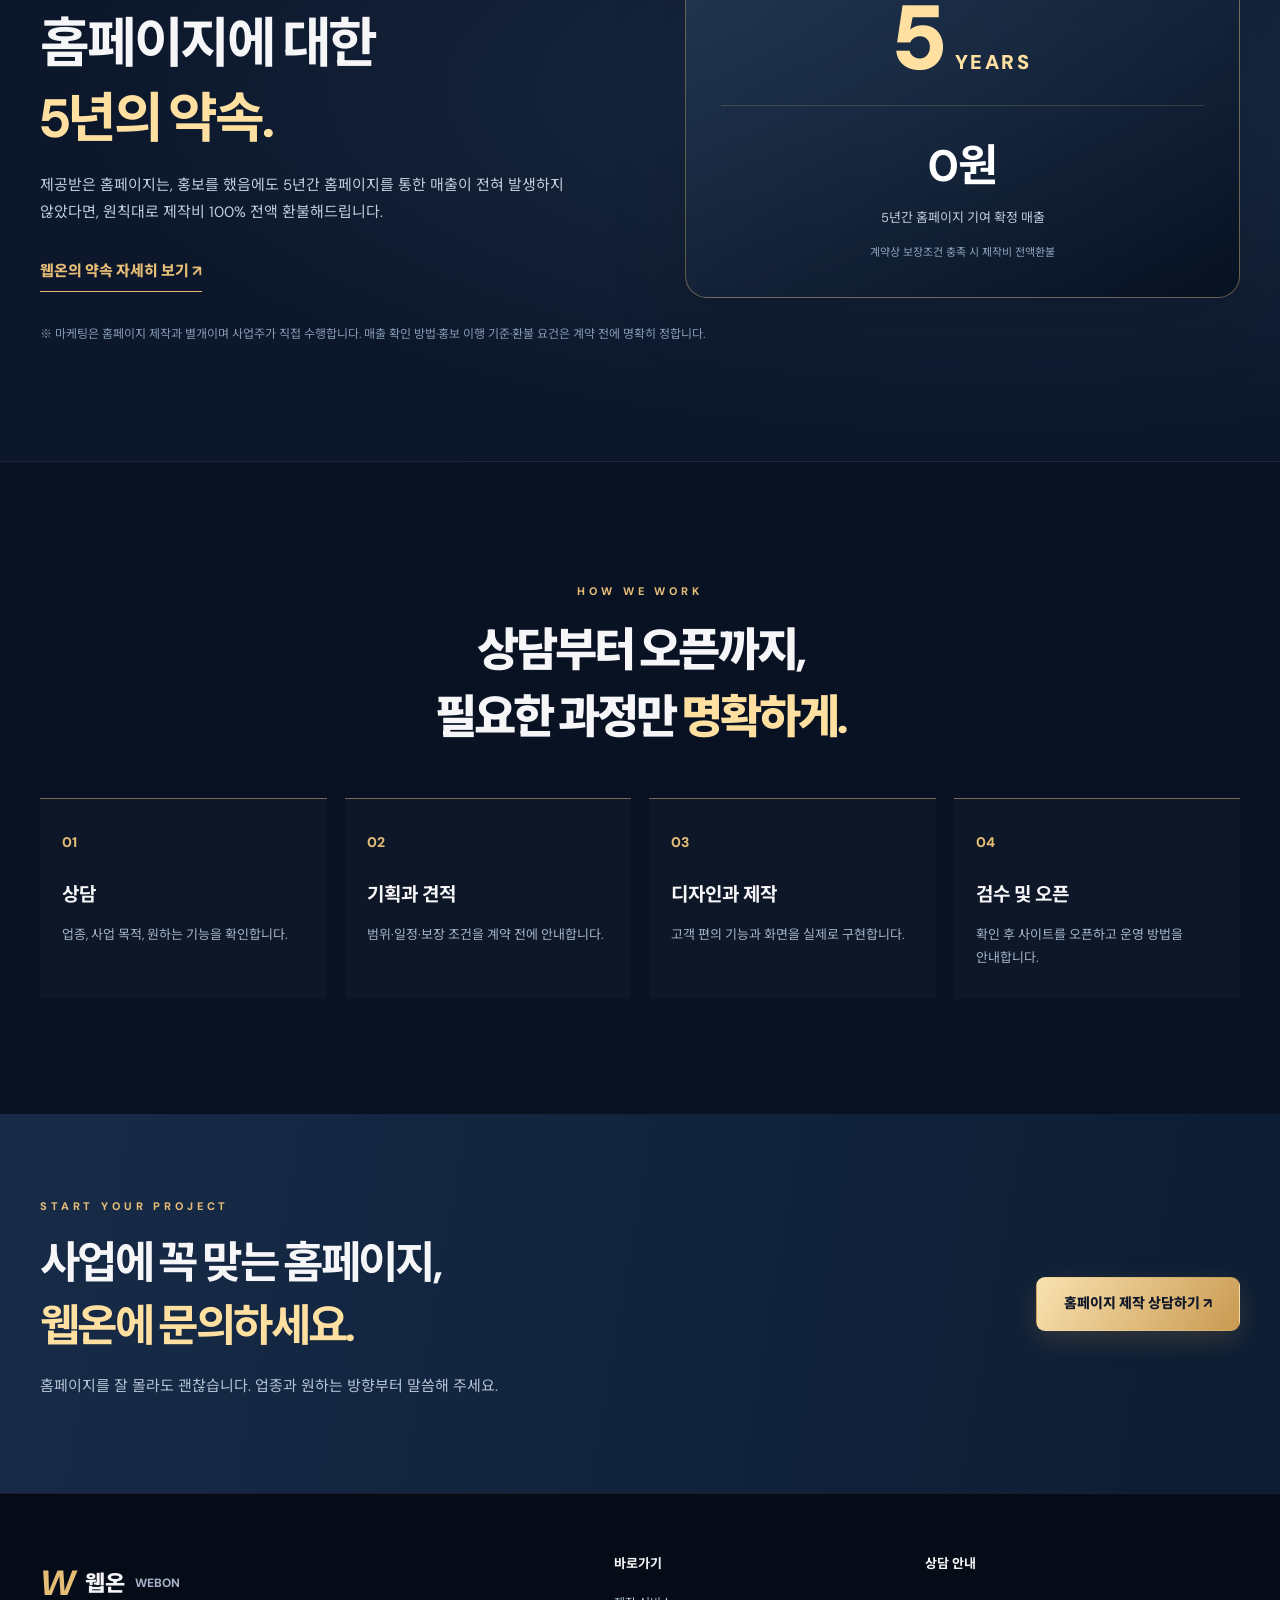
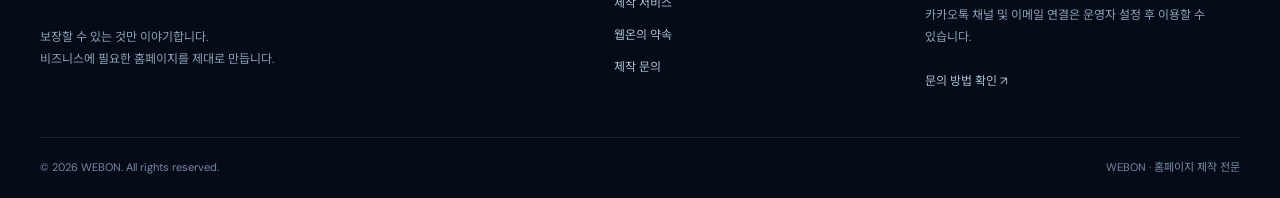
==== commit f6c00aa8: "Add files via upload" ====
--- a/index.html
+++ b/index.html
@@ -1,8 +1,9 @@
-<!doctype html><html lang="ko"><head><meta charset="utf-8"><meta name="viewport" content="width=device-width,initial-scale=1"><meta name="theme-color" content="#091326"><meta name="description" content="웹온은 예약·문의 등 고객 편의 시스템을 갖춘 홈페이지를 제작합니다. 5년 환불보장 제도는 약정된 조건에 따라 적용됩니다."><meta property="og:type" content="website"><meta property="og:title" content="WEBON 웹온 | 보장형 홈페이지 제작"><meta property="og:description" content="웹온은 예약·문의 등 고객 편의 시스템을 갖춘 홈페이지를 제작합니다. 5년 환불보장 제도는 약정된 조건에 따라 적용됩니다."><meta property="og:image" content="assets/img/og-webon.svg"><title>WEBON 웹온 | 보장형 홈페이지 제작</title><link rel="icon" type="image/svg+xml" href="assets/img/favicon.svg"><link rel="stylesheet" href="assets/css/style.css"></head><body><a class="skip" href="#main">본문 바로가기</a><header class="site-header"><div class="wrap head-inner"><a class="brand" href="./index.html" aria-label="웹온 홈"><span class="brand-mark">W</span><span class="brand-text"><strong>웹온 <small>WEBON</small></strong><em>PREMIUM HOMEPAGE STUDIO</em></span></a><button class="menu-toggle" type="button" aria-label="메뉴 열기" aria-expanded="false" aria-controls="primary-menu"><span></span><span></span><span></span></button><nav class="nav-links" id="primary-menu" aria-label="주 메뉴"><a href="./index.html">웹온 소개</a><a href="./services.html">제작 서비스</a><a href="./guarantee.html">5년 보장 안내</a><a href="./contact.html">제작 문의</a></nav><a class="header-cta" href="./contact.html">상담 문의하기 <span>↗</span></a></div></header><main id="main"><section class="hero"><div class="hero-glow" aria-hidden="true"></div><div class="wrap hero-inner"><div class="eyebrow centered">PREMIUM HOMEPAGE PRODUCTION · WEBON</div><h1><span class="white-grad">업계 최초</span> <span class="gold-grad">보장형 홈페이지!</span></h1><p class="hero-quote">보장되는 것만, 보장할 수 있는 것만 이야기합니다.</p><p class="hero-desc">예약부터 문의까지, 고객은 더 편리하게.<br>사업에 필요한 홈페이지를 웹온이 설계하고 제작합니다.</p><div class="actions"><a class="btn primary" href="./contact.html">보장형 홈페이지 상담하기 <span aria-hidden="true">↗</span></a><a class="btn secondary" href="./guarantee.html">5년 보장 자세히 보기 <span aria-hidden="true">→</span></a></div><p class="hero-mininote">* ‘업계 최초’ 표현은 객관적인 근거 확인 후 공개하세요.</p><div class="devices" aria-label="제작 홈페이지 데스크톱과 모바일 화면 예시"><div class="ambient ambient-left"></div><div class="ambient ambient-right"></div><div class="laptop"><div class="laptop-screen"><div class="mock-top"><b>WEBON SAMPLE</b><span>ABOUT &nbsp; · &nbsp; RESERVATION &nbsp; · &nbsp; CONTACT</span></div><div class="mock-stage"><div class="mock-copy"><small>MADE FOR YOUR BUSINESS</small><strong>고객의 발걸음을<br>예약으로 연결하다.</strong><p>찾기 쉬운 정보와 간편한 예약 경험</p><span>예약 문의하기 ↗</span></div><div class="mock-art"><div class="art-arch"></div><div class="art-seat"></div><div class="art-table"></div><div class="art-lamp"></div></div></div></div><div class="laptop-base"></div></div><div class="phone"><div class="phone-notch"></div><div class="phone-screen"><small>WEBON</small><div class="phone-hero"><strong>언제 어디서나<br>간편하게.</strong></div><div class="phone-action">날짜 선택 <span>▾</span></div><div class="phone-action">서비스 선택 <span>▾</span></div><div class="phone-submit">예약 신청하기 ↗</div></div></div></div></div></section>
-<section class="webon-promise-section" aria-labelledby="webon-promise-heading"><div class="wrap promise-inner"><span class="eyebrow">THE WEBON PROMISE</span><h2 id="webon-promise-heading">웹온은 늘 사업주의 <span class="gold-text">매출과 성장만을 위해 달립니다.</span></h2><span class="promise-rule" aria-hidden="true"></span></div></section>
+<!DOCTYPE html>
+<html lang="ko"><head><meta charset="utf-8"/><meta content="width=device-width,initial-scale=1" name="viewport"/><meta content="#091326" name="theme-color"/><meta content="웹온은 예약·문의 등 고객 편의 시스템을 갖춘 홈페이지를 제작합니다. 5년 환불보장 제도는 약정된 조건에 따라 적용됩니다." name="description"/><meta content="website" property="og:type"/><meta content="WEBON 웹온 | 보장형 홈페이지 제작" property="og:title"/><meta content="웹온은 예약·문의 등 고객 편의 시스템을 갖춘 홈페이지를 제작합니다. 5년 환불보장 제도는 약정된 조건에 따라 적용됩니다." property="og:description"/><meta content="assets/img/og-webon.svg" property="og:image"/><title>WEBON 웹온 | 보장형 홈페이지 제작</title><link href="assets/img/favicon.svg" rel="icon" type="image/svg+xml"/><link href="assets/css/style.css" rel="stylesheet"/></head><body><a class="skip" href="#main">본문 바로가기</a><header class="site-header"><div class="wrap head-inner"><a aria-label="웹온 홈" class="brand" href="./index.html"><span class="brand-mark">W</span><span class="brand-text"><strong>웹온 <small>WEBON</small></strong><em>PREMIUM HOMEPAGE STUDIO</em></span></a><button aria-controls="primary-menu" aria-expanded="false" aria-label="메뉴 열기" class="menu-toggle" type="button"><span></span><span></span><span></span></button><nav aria-label="주 메뉴" class="nav-links" id="primary-menu"><a href="./index.html">웹온 소개</a><a href="./services.html">제작 서비스</a><a href="./guarantee.html">웹온의 약속</a><a href="./contact.html">제작 문의</a></nav><a class="header-cta" href="./contact.html">상담 문의하기 <span>↗</span></a></div></header><main id="main"><section class="hero"><div aria-hidden="true" class="hero-glow"></div><div class="wrap hero-inner"><div class="eyebrow centered">PREMIUM HOMEPAGE PRODUCTION · WEBON</div><h1><span class="white-grad">업계 최초</span> <span class="gold-grad">보장형 홈페이지!</span></h1><p class="hero-quote">보장되는 것만, 보장할 수 있는 것만 이야기합니다.</p><p class="hero-desc">예약부터 문의까지, 고객은 더 편리하게.<br/>사업에 필요한 홈페이지를 웹온이 설계하고 제작합니다.</p><div class="actions"><a class="btn primary" href="./contact.html">보장형 홈페이지 상담하기 <span aria-hidden="true">↗</span></a><a class="btn secondary" href="./guarantee.html">5년 보장 자세히 보기 <span aria-hidden="true">→</span></a></div><p class="hero-mininote">* ‘업계 최초’ 표현은 객관적인 근거 확인 후 공개하세요.</p><div aria-label="제작 홈페이지 데스크톱과 모바일 화면 예시" class="devices"><div class="ambient ambient-left"></div><div class="ambient ambient-right"></div><div class="laptop"><div class="laptop-screen"><div class="mock-top"><b>WEBON SAMPLE</b><span>ABOUT   ·   RESERVATION   ·   CONTACT</span></div><div class="mock-stage"><div class="mock-copy"><small>MADE FOR YOUR BUSINESS</small><strong>고객의 발걸음을<br/>예약으로 연결하다.</strong><p>찾기 쉬운 정보와 간편한 예약 경험</p><span>예약 문의하기 ↗</span></div><div class="mock-art"><div class="art-arch"></div><div class="art-seat"></div><div class="art-table"></div><div class="art-lamp"></div></div></div></div><div class="laptop-base"></div></div><div class="phone"><div class="phone-notch"></div><div class="phone-screen"><small>WEBON</small><div class="phone-hero"><strong>언제 어디서나<br/>간편하게.</strong></div><div class="phone-action">날짜 선택 <span>▾</span></div><div class="phone-action">서비스 선택 <span>▾</span></div><div class="phone-submit">예약 신청하기 ↗</div></div></div></div></div></section>
+<section aria-labelledby="webon-promise-heading" class="webon-promise-section"><div class="wrap promise-inner"><span class="eyebrow">THE WEBON PROMISE</span><h2 id="webon-promise-heading">웹온은 늘 사업주의 <span class="gold-text">매출과 성장만을 위해 달립니다.</span></h2><span aria-hidden="true" class="promise-rule"></span></div></section>
 <section class="highlights"><div class="wrap highlight-grid"><div><span class="feature-number">01 /</span><strong>업종 맞춤 제작</strong><p>사업마다 다른 목적과 이용 흐름을 고려합니다.</p></div><div><span class="feature-number">02 /</span><strong>예약·문의 편의</strong><p>고객이 필요한 행동을 쉽게 완료하도록 설계합니다.</p></div><div><span class="feature-number">03 /</span><strong>반응형 홈페이지</strong><p>스마트폰과 PC에서 일관된 경험을 제공합니다.</p></div><div><span class="feature-number">04 /</span><strong>5년 환불보장 제도</strong><p>약정된 조건에 따라 제작비 전액환불을 보장합니다.</p></div></div></section>
-<section class="section services-preview"><div class="wrap"><div class="section-title center"><span class="eyebrow">WEBON SERVICES</span><h2>사업에 필요한 기능,<br><span class="gold-text">고객이 이용하기 편리하게.</span></h2><p>예약부터 문의까지, 사업에 필요한 기능을 알맞게 구성합니다.</p></div><div class="service-cards"><article class="service-card"><span class="service-icon">▦</span><h3>예약 시스템</h3><p>시간과 서비스 선택부터 신청까지 이해하기 쉬운 예약 흐름을 구성합니다.</p></article><article class="service-card"><span class="service-icon">◇</span><h3>문의·상담 동선</h3><p>고객이 복잡한 단계를 거치지 않고 문의할 수 있도록 연결합니다.</p></article><article class="service-card"><span class="service-icon">▣</span><h3>모바일 최적화</h3><p>작은 화면에서도 읽기 쉽고 누르기 편한 구조를 설계합니다.</p></article><article class="service-card"><span class="service-icon">✦</span><h3>맞춤형 확장</h3><p>업종에 필요한 기능과 부가 수익모델 적용 가능성을 함께 검토합니다.</p></article></div></div></section>
-<section class="section pricing-preview"><div class="wrap"><div class="section-title center"><span class="eyebrow">WEBON PLAN</span><h2>매출 중심 및 보장형<br><span class="gold-text">홈페이지 상품</span></h2><p>사업의 목적과 필요한 제작 범위에 맞춰 제안합니다.</p></div><div class="pricing-grid pricing-grid-two"><article class="pricing-card"><span class="plan-badge">CUSTOM BUILD</span><h3>맞춤 제작형</h3><strong class="plan-price">350만 원</strong><p>업종과 사업 목적에 맞춰 필요한 기능을 반영하는 맞춤형 홈페이지 제작</p><a class="pricing-link" href="./contact.html">제작 상담하기 <span aria-hidden="true">↗</span></a></article><article class="pricing-card featured"><span class="plan-badge">BUSINESS SOLUTION</span><h3>비즈니스 솔루션형</h3><strong class="plan-price">별도 견적</strong><p>사업 분석부터 전략 기획, 운영 시스템 설계 및 홈페이지 제작까지</p><a class="pricing-link" href="./contact.html">맞춤 상담하기 <span aria-hidden="true">↗</span></a></article></div></div></section><section class="section guarantee-banner"><div class="wrap guarantee-band-grid"><div><span class="eyebrow">WEBON GUARANTEE</span><h2>홈페이지에 대한<br><span class="gold-text">5년의 약속.</span></h2><p>제공받은 홈페이지는, 홍보를 했음에도 5년간 홈페이지를 통한 매출이 전혀 발생하지 않았다면, 원칙대로 제작비 100% 전액 환불해드립니다.</p><a class="text-link" href="./guarantee.html">환불보장 기준 확인하기 ↗</a></div><div class="guarantee-graphic"><span class="years">5<em>YEARS</em></span><div class="graphic-line"></div><strong>0원</strong><p>5년간 홈페이지 기여 확정 매출</p><small>계약상 보장조건 충족 시 제작비 전액환불</small></div></div><div class="wrap"><div class="documented-promise"><div class="documented-promise-label"><span class="documented-promise-icon" aria-hidden="true">✓</span><span>DOCUMENTED PROMISE</span></div><h3>저희 웹온은 여느 업체와 달리 말로만 보장하고, 말로만 서비스를 약속하지 않습니다.</h3><p>고객이 직접 확인하고 신뢰할 수 있도록, 모든 서비스 내용과 보장 조건을 명확한 문서로 제공합니다.</p></div></div><div class="wrap guarantee-disclaimer">※ 마케팅은 홈페이지 제작과 별개이며 사업주가 직접 수행합니다. 매출 확인 방법·홍보 이행 기준·환불 요건은 계약 전에 명확히 정합니다.</div></section>
-<section class="section process-preview"><div class="wrap"><div class="section-title center"><span class="eyebrow">HOW WE WORK</span><h2>상담부터 오픈까지,<br>필요한 과정만 <span class="gold-text">명확하게.</span></h2></div><div class="steps"><div class="step"><span>01</span><h3>상담</h3><p>업종, 사업 목적, 원하는 기능을 확인합니다.</p></div><div class="step"><span>02</span><h3>기획과 견적</h3><p>범위·일정·보장 조건을 계약 전에 안내합니다.</p></div><div class="step"><span>03</span><h3>디자인과 제작</h3><p>고객 편의 기능과 화면을 실제로 구현합니다.</p></div><div class="step"><span>04</span><h3>검수 및 오픈</h3><p>확인 후 사이트를 오픈하고 운영 방법을 안내합니다.</p></div></div></div></section>
-<section class="section lighthouse-promise" aria-labelledby="lighthouse-title"><div class="wrap lighthouse-inner"><span class="eyebrow">OUR COMMITMENT</span><h2 id="lighthouse-title">사업주의 곁에서,<br><span class="gold-text">등대 같은 존재가 되겠습니다.</span></h2><div class="lighthouse-rule" aria-hidden="true"></div><div class="lighthouse-copy"><p>어떻게 해서든 사업주의 매출 향상을 위한 솔루션을 제공하고, 끊임없는 소통을 통해 사업주가 불안해하거나 흔들리지 않도록 등대 같은 존재가 되어드리겠습니다.</p><p>단순한 거래처가 아닌, 적어도 영위하시는 사업 기간만큼이라도 웹온을 동반자로 느낄 수 있도록 최선을 다하겠습니다.</p></div></div></section>
-<section class="closing"><div class="wrap closing-inner"><div><span class="eyebrow">START YOUR PROJECT</span><h2>사업에 꼭 맞는 홈페이지,<br><span class="gold-text">웹온에 문의하세요.</span></h2><p>홈페이지를 잘 몰라도 괜찮습니다. 업종과 원하는 방향부터 말씀해 주세요.</p></div><a class="btn primary" href="./contact.html">홈페이지 제작 상담하기 ↗</a></div></section></main><footer class="site-footer"><div class="wrap footer-grid"><div><a class="foot-brand" href="./index.html"><span>W</span> 웹온 <small>WEBON</small></a><p>보장할 수 있는 것만 이야기합니다.<br>비즈니스에 필요한 홈페이지를 제대로 만듭니다.</p></div><div><strong>바로가기</strong><a href="./services.html">제작 서비스</a><a href="./guarantee.html">5년 보장 안내</a><a href="./contact.html">제작 문의</a></div><div><strong>상담 안내</strong><p>카카오톡 채널 및 이메일 연결은 운영자 설정 후 이용할 수 있습니다.</p><a href="./contact.html">문의 방법 확인 ↗</a></div></div><div class="wrap footer-bottom"><span>© <span data-year></span> WEBON. All rights reserved.</span><span>WEBON · 홈페이지 제작 전문</span></div></footer><a class="kakao-float" data-kakao-link href="./contact.html" aria-label="카카오톡 상담 연결 안내"><span class="kakao-symbol" aria-hidden="true">●</span><span>카카오톡 상담</span></a><script src="assets/js/config.js"></script><script src="assets/js/main.js" defer></script></body></html>+<section class="section services-preview"><div class="wrap"><div class="section-title center"><span class="eyebrow">WEBON SERVICES</span><h2>사업에 필요한 기능,<br/><span class="gold-text">고객이 이용하기 편리하게.</span></h2><p>예약부터 문의까지, 사업에 필요한 기능을 알맞게 구성합니다.</p></div><div class="service-cards"><article class="service-card"><span class="service-icon">▦</span><h3>예약 시스템</h3><p>시간과 서비스 선택부터 신청까지 이해하기 쉬운 예약 흐름을 구성합니다.</p></article><article class="service-card"><span class="service-icon">◇</span><h3>문의·상담 동선</h3><p>고객이 복잡한 단계를 거치지 않고 문의할 수 있도록 연결합니다.</p></article><article class="service-card"><span class="service-icon">▣</span><h3>모바일 최적화</h3><p>작은 화면에서도 읽기 쉽고 누르기 편한 구조를 설계합니다.</p></article><article class="service-card"><span class="service-icon">✦</span><h3>맞춤형 확장</h3><p>업종에 필요한 기능과 부가 수익모델 적용 가능성을 함께 검토합니다.</p></article></div></div></section>
+<section class="section pricing-preview"><div class="wrap"><div class="section-title center"><span class="eyebrow">WEBON PLAN</span><h2>매출 중심 및 보장형<br/><span class="gold-text">홈페이지 상품</span></h2><p>사업의 목적과 필요한 제작 범위에 맞춰 제안합니다.</p></div><div class="pricing-grid pricing-grid-two"><article class="pricing-card"><span class="plan-badge">CUSTOM BUILD</span><h3>맞춤 제작형</h3><strong class="plan-price">350만 원</strong><p>업종과 사업 목적에 맞춰 필요한 기능을 반영하는 맞춤형 홈페이지 제작</p><a class="pricing-link" href="./contact.html">제작 상담하기 <span aria-hidden="true">↗</span></a></article><article class="pricing-card featured"><span class="plan-badge">BUSINESS SOLUTION</span><h3>비즈니스 솔루션형</h3><strong class="plan-price">별도 견적</strong><p>사업 분석부터 전략 기획, 운영 시스템 설계 및 홈페이지 제작까지</p><a class="pricing-link" href="./contact.html">맞춤 상담하기 <span aria-hidden="true">↗</span></a></article></div></div></section><section class="section guarantee-banner"><div class="wrap guarantee-band-grid"><div><span class="eyebrow">WEBON GUARANTEE</span><h2>홈페이지에 대한<br/><span class="gold-text">5년의 약속.</span></h2><p>제공받은 홈페이지는, 홍보를 했음에도 5년간 홈페이지를 통한 매출이 전혀 발생하지 않았다면, 원칙대로 제작비 100% 전액 환불해드립니다.</p><a class="text-link" href="./guarantee.html">웹온의 약속 자세히 보기 ↗</a></div><div class="guarantee-graphic"><span class="years">5<em>YEARS</em></span><div class="graphic-line"></div><strong>0원</strong><p>5년간 홈페이지 기여 확정 매출</p><small>계약상 보장조건 충족 시 제작비 전액환불</small></div></div><div class="wrap guarantee-disclaimer">※ 마케팅은 홈페이지 제작과 별개이며 사업주가 직접 수행합니다. 매출 확인 방법·홍보 이행 기준·환불 요건은 계약 전에 명확히 정합니다.</div></section>
+<section class="section process-preview"><div class="wrap"><div class="section-title center"><span class="eyebrow">HOW WE WORK</span><h2>상담부터 오픈까지,<br/>필요한 과정만 <span class="gold-text">명확하게.</span></h2></div><div class="steps"><div class="step"><span>01</span><h3>상담</h3><p>업종, 사업 목적, 원하는 기능을 확인합니다.</p></div><div class="step"><span>02</span><h3>기획과 견적</h3><p>범위·일정·보장 조건을 계약 전에 안내합니다.</p></div><div class="step"><span>03</span><h3>디자인과 제작</h3><p>고객 편의 기능과 화면을 실제로 구현합니다.</p></div><div class="step"><span>04</span><h3>검수 및 오픈</h3><p>확인 후 사이트를 오픈하고 운영 방법을 안내합니다.</p></div></div></div></section>
+
+<section class="closing"><div class="wrap closing-inner"><div><span class="eyebrow">START YOUR PROJECT</span><h2>사업에 꼭 맞는 홈페이지,<br/><span class="gold-text">웹온에 문의하세요.</span></h2><p>홈페이지를 잘 몰라도 괜찮습니다. 업종과 원하는 방향부터 말씀해 주세요.</p></div><a class="btn primary" href="./contact.html">홈페이지 제작 상담하기 ↗</a></div></section></main><footer class="site-footer"><div class="wrap footer-grid"><div><a class="foot-brand" href="./index.html"><span>W</span> 웹온 <small>WEBON</small></a><p>보장할 수 있는 것만 이야기합니다.<br/>비즈니스에 필요한 홈페이지를 제대로 만듭니다.</p></div><div><strong>바로가기</strong><a href="./services.html">제작 서비스</a><a href="./guarantee.html">웹온의 약속</a><a href="./contact.html">제작 문의</a></div><div><strong>상담 안내</strong><p>카카오톡 채널 및 이메일 연결은 운영자 설정 후 이용할 수 있습니다.</p><a href="./contact.html">문의 방법 확인 ↗</a></div></div><div class="wrap footer-bottom"><span>© <span data-year=""></span> WEBON. All rights reserved.</span><span>WEBON · 홈페이지 제작 전문</span></div></footer><a aria-label="카카오톡 상담 연결 안내" class="kakao-float" data-kakao-link="" href="./contact.html"><span aria-hidden="true" class="kakao-symbol">●</span><span>카카오톡 상담</span></a><script src="assets/js/config.js"></script><script defer="" src="assets/js/main.js"></script></body></html>
--- a/assets/css/style.css
+++ b/assets/css/style.css
@@ -56,3 +56,9 @@
 .lighthouse-copy{max-width:860px;display:grid;gap:16px}
 .lighthouse-copy p{margin:0;color:#c6d2e0;font-size:clamp(13px,1.2vw,16px);line-height:2.2;word-break:keep-all}
 @media(max-width:580px){.lighthouse-inner{gap:17px}.lighthouse-inner h2{font-size:clamp(27px,7vw,35px)}.lighthouse-copy{gap:17px}.lighthouse-copy p{font-size:13px;line-height:2}}
+
+/* Consolidated promise page */
+.promise-doc-section{padding-top:0;padding-bottom:78px;background:#091326}
+.promise-doc-section .documented-promise{margin-top:0}
+.lighthouse-promise-detail{padding-bottom:70px}
+@media(max-width:580px){.promise-doc-section{padding-bottom:55px}.lighthouse-promise-detail{padding-bottom:55px}}
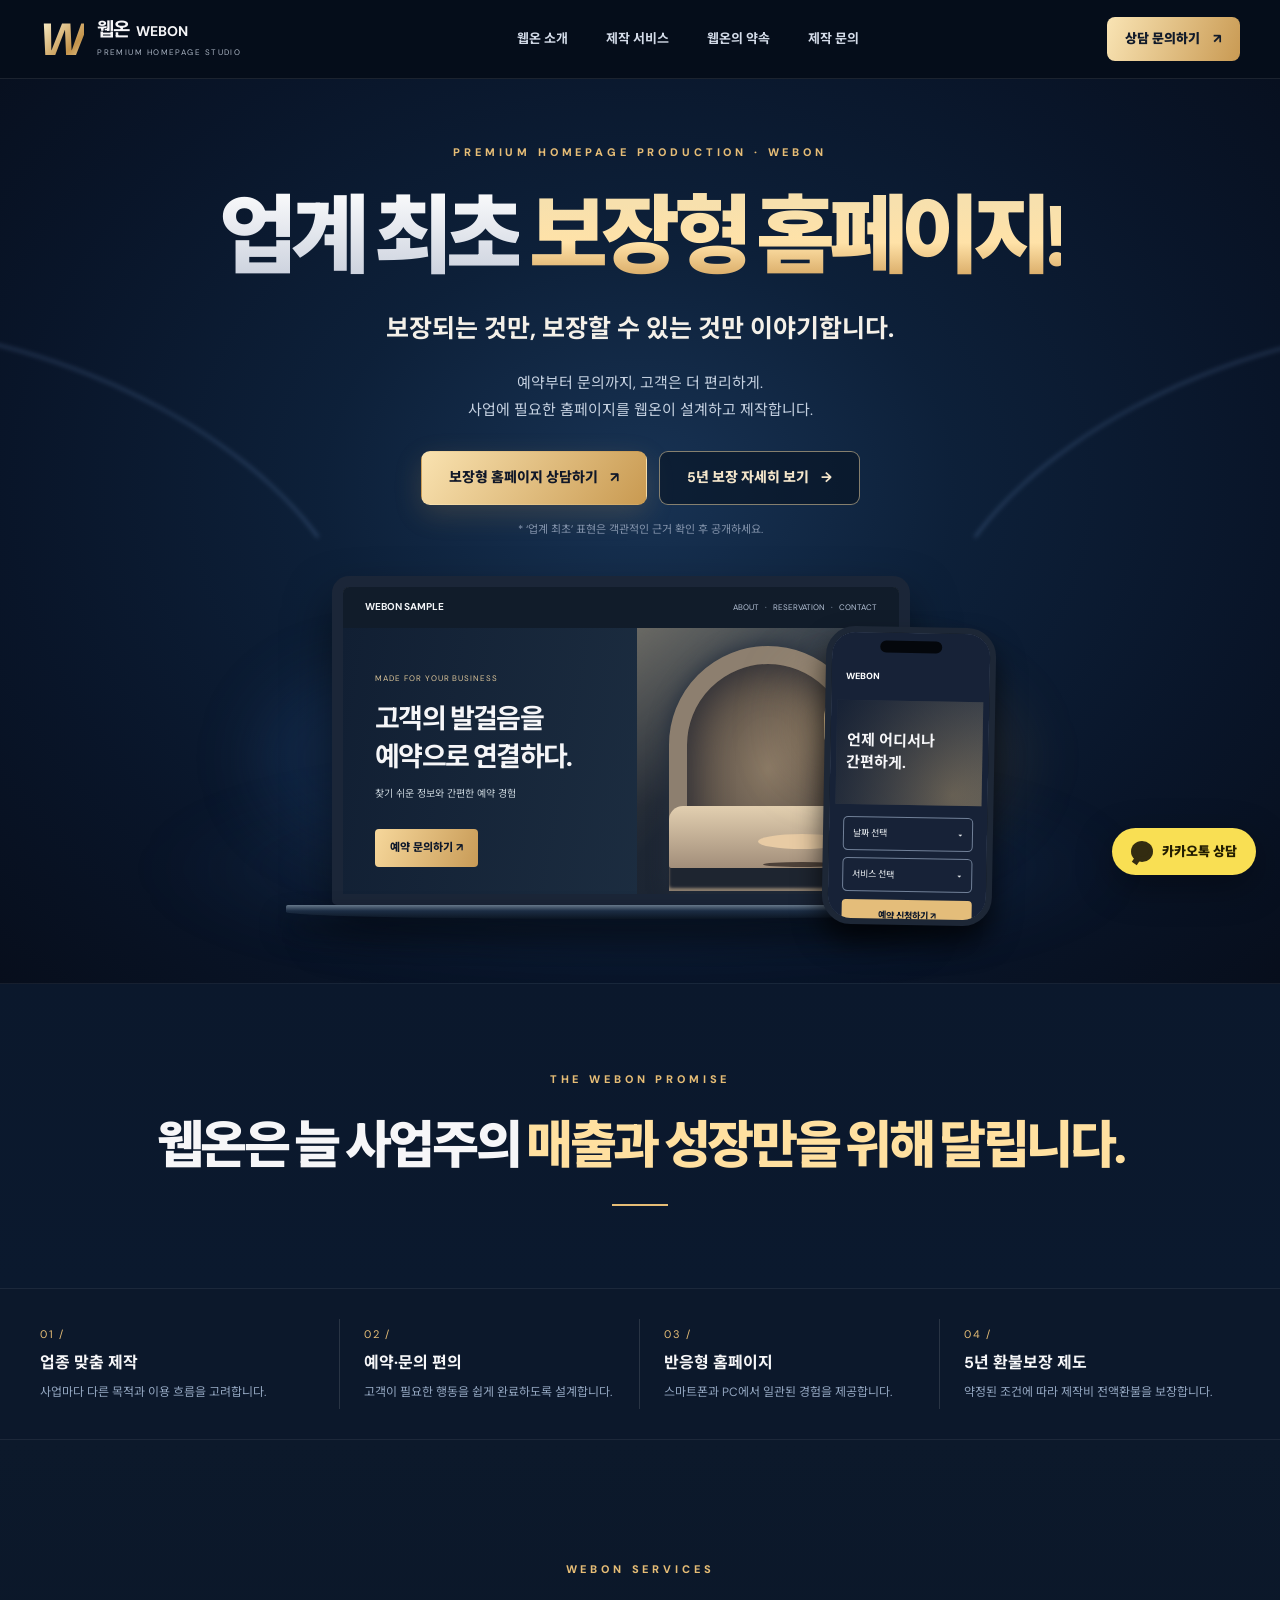
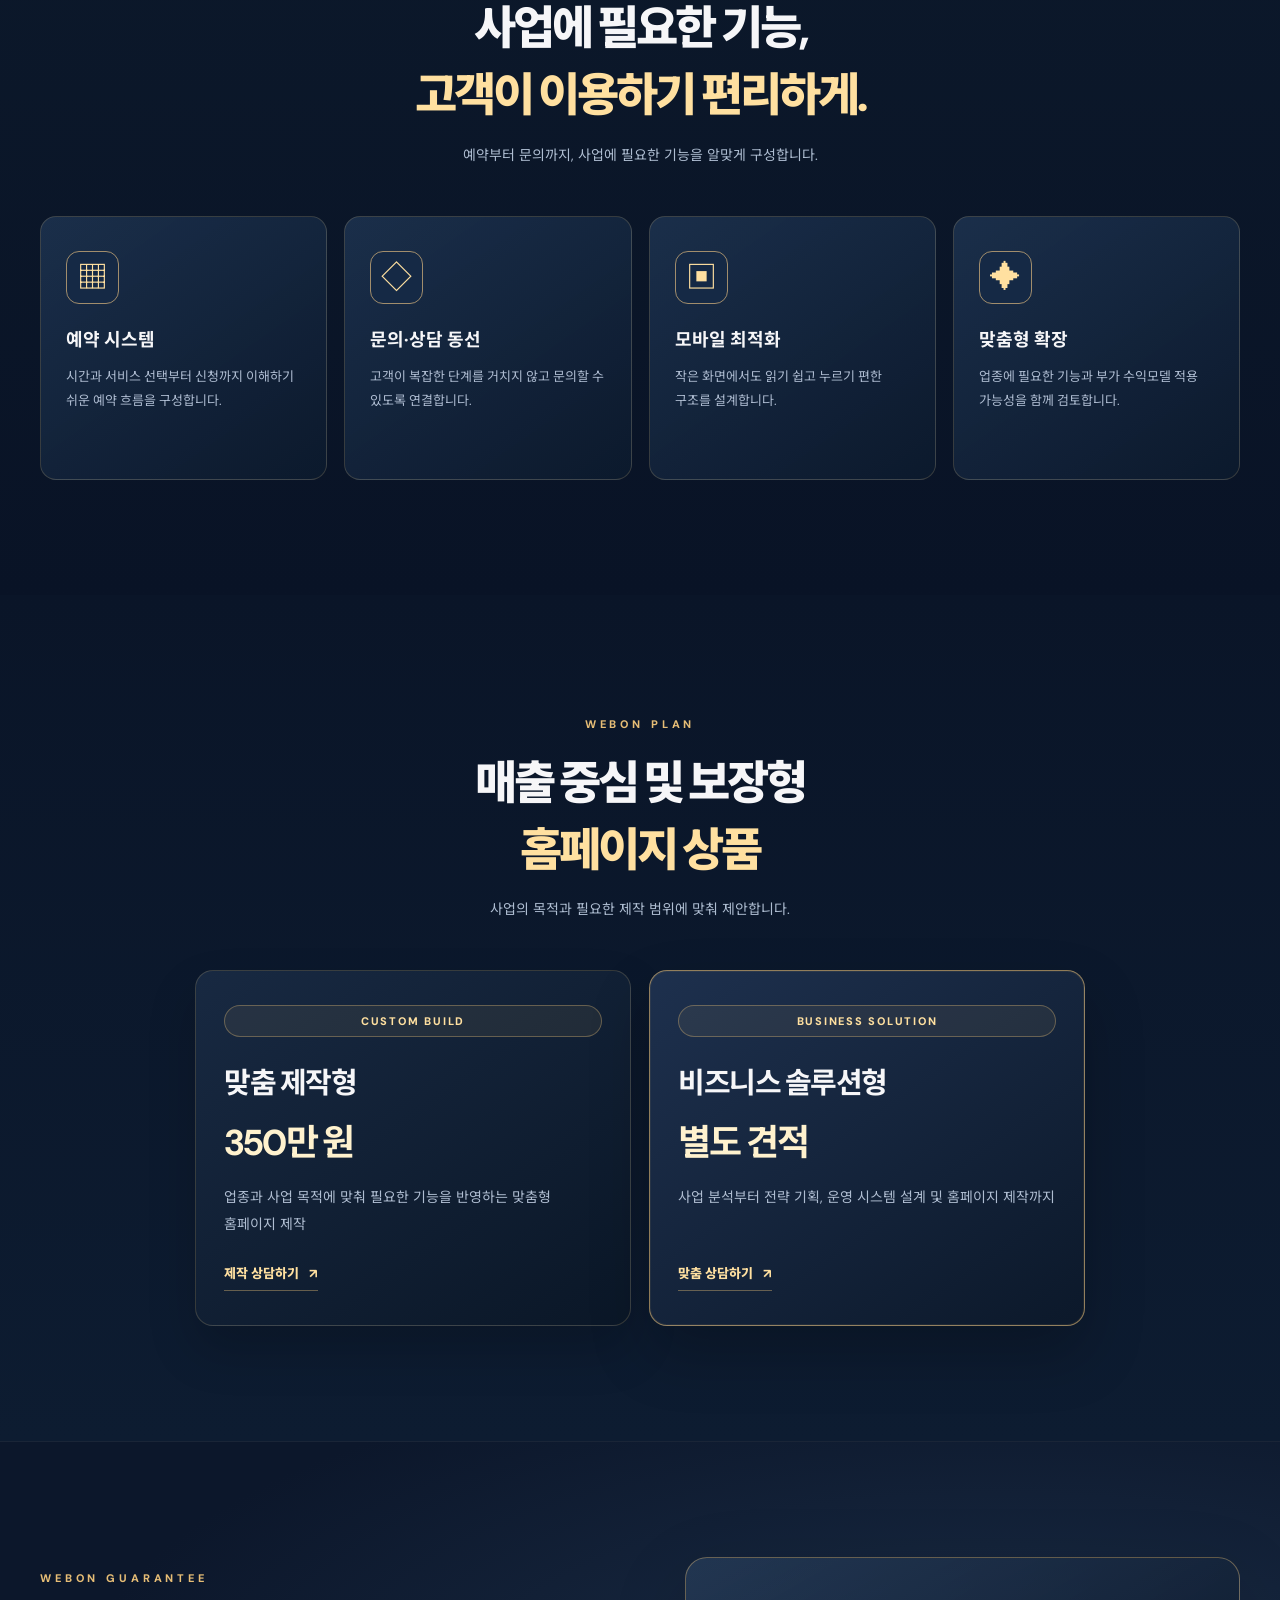
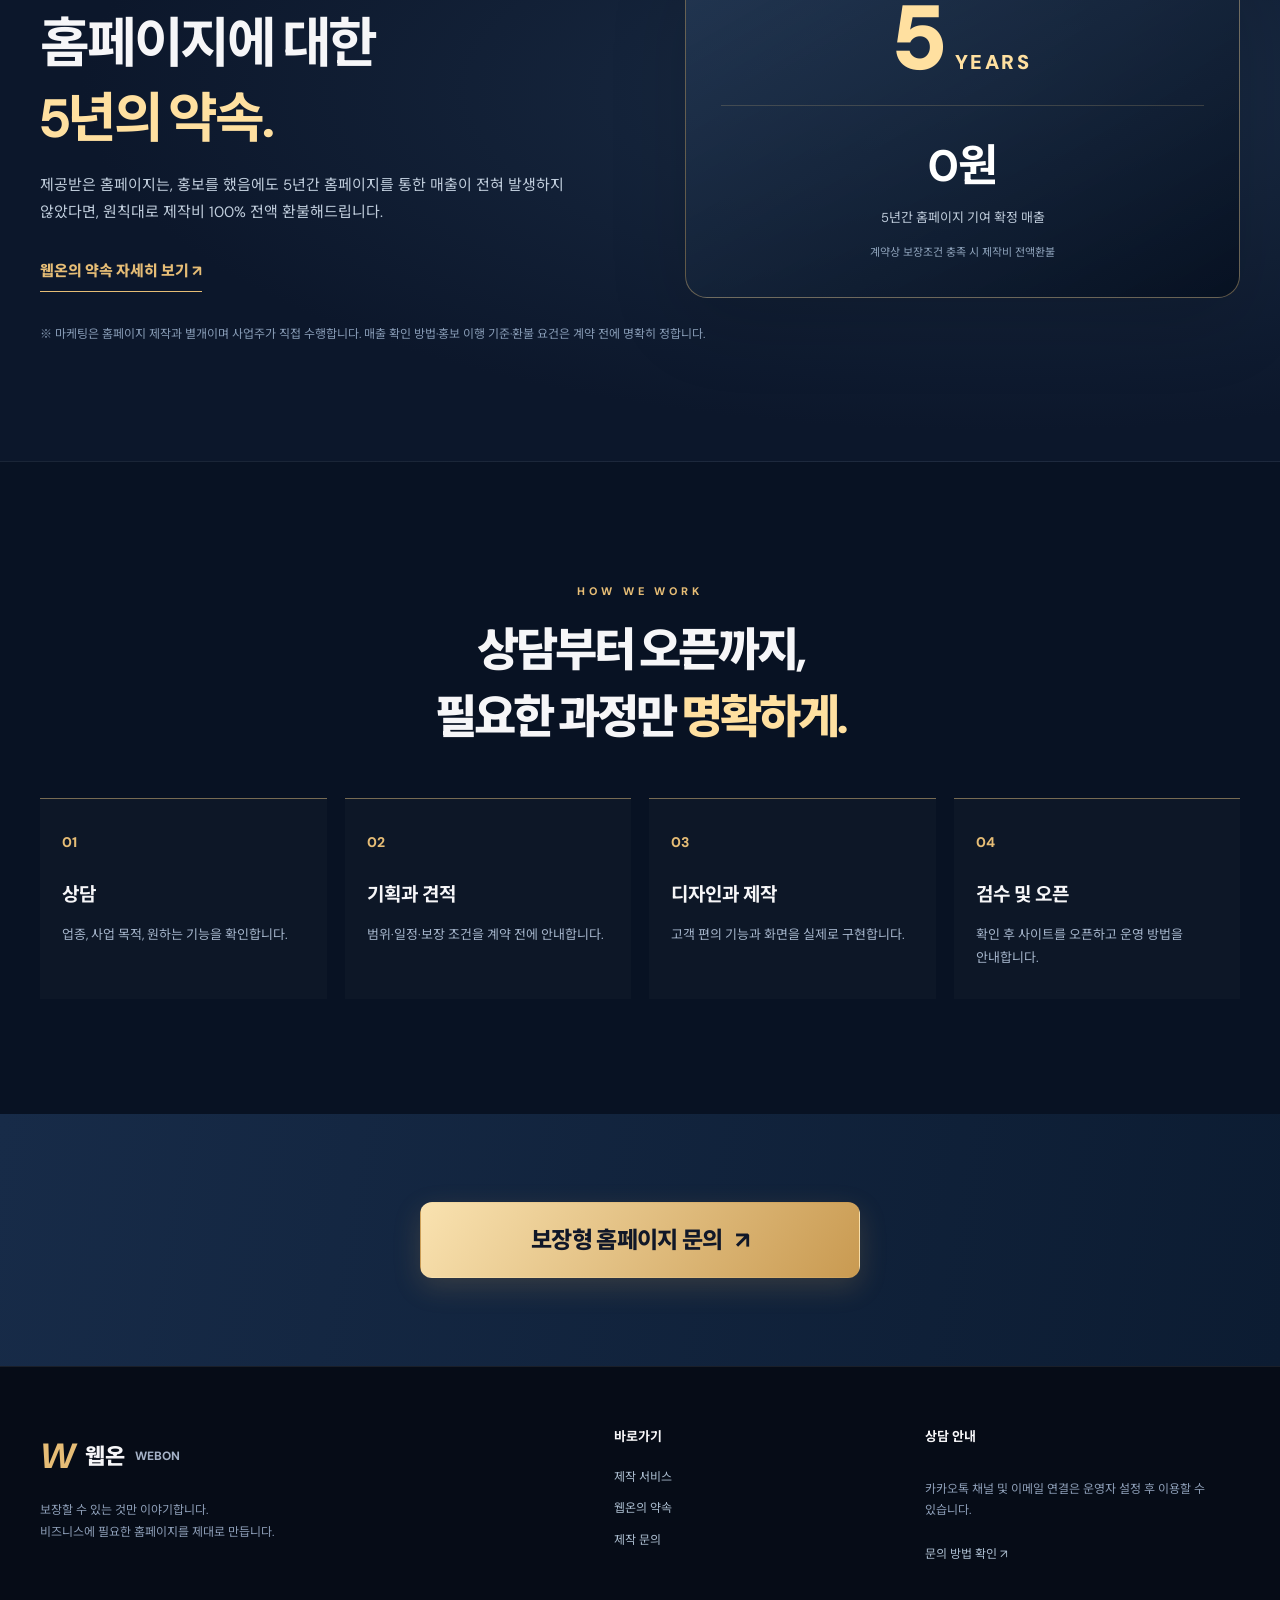
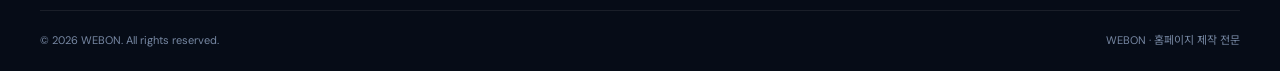
==== commit bd012949: "Add files via upload" ====
--- a/index.html
+++ b/index.html
@@ -6,4 +6,4 @@
 <section class="section pricing-preview"><div class="wrap"><div class="section-title center"><span class="eyebrow">WEBON PLAN</span><h2>매출 중심 및 보장형<br/><span class="gold-text">홈페이지 상품</span></h2><p>사업의 목적과 필요한 제작 범위에 맞춰 제안합니다.</p></div><div class="pricing-grid pricing-grid-two"><article class="pricing-card"><span class="plan-badge">CUSTOM BUILD</span><h3>맞춤 제작형</h3><strong class="plan-price">350만 원</strong><p>업종과 사업 목적에 맞춰 필요한 기능을 반영하는 맞춤형 홈페이지 제작</p><a class="pricing-link" href="./contact.html">제작 상담하기 <span aria-hidden="true">↗</span></a></article><article class="pricing-card featured"><span class="plan-badge">BUSINESS SOLUTION</span><h3>비즈니스 솔루션형</h3><strong class="plan-price">별도 견적</strong><p>사업 분석부터 전략 기획, 운영 시스템 설계 및 홈페이지 제작까지</p><a class="pricing-link" href="./contact.html">맞춤 상담하기 <span aria-hidden="true">↗</span></a></article></div></div></section><section class="section guarantee-banner"><div class="wrap guarantee-band-grid"><div><span class="eyebrow">WEBON GUARANTEE</span><h2>홈페이지에 대한<br/><span class="gold-text">5년의 약속.</span></h2><p>제공받은 홈페이지는, 홍보를 했음에도 5년간 홈페이지를 통한 매출이 전혀 발생하지 않았다면, 원칙대로 제작비 100% 전액 환불해드립니다.</p><a class="text-link" href="./guarantee.html">웹온의 약속 자세히 보기 ↗</a></div><div class="guarantee-graphic"><span class="years">5<em>YEARS</em></span><div class="graphic-line"></div><strong>0원</strong><p>5년간 홈페이지 기여 확정 매출</p><small>계약상 보장조건 충족 시 제작비 전액환불</small></div></div><div class="wrap guarantee-disclaimer">※ 마케팅은 홈페이지 제작과 별개이며 사업주가 직접 수행합니다. 매출 확인 방법·홍보 이행 기준·환불 요건은 계약 전에 명확히 정합니다.</div></section>
 <section class="section process-preview"><div class="wrap"><div class="section-title center"><span class="eyebrow">HOW WE WORK</span><h2>상담부터 오픈까지,<br/>필요한 과정만 <span class="gold-text">명확하게.</span></h2></div><div class="steps"><div class="step"><span>01</span><h3>상담</h3><p>업종, 사업 목적, 원하는 기능을 확인합니다.</p></div><div class="step"><span>02</span><h3>기획과 견적</h3><p>범위·일정·보장 조건을 계약 전에 안내합니다.</p></div><div class="step"><span>03</span><h3>디자인과 제작</h3><p>고객 편의 기능과 화면을 실제로 구현합니다.</p></div><div class="step"><span>04</span><h3>검수 및 오픈</h3><p>확인 후 사이트를 오픈하고 운영 방법을 안내합니다.</p></div></div></div></section>
 
-<section class="closing"><div class="wrap closing-inner"><div><span class="eyebrow">START YOUR PROJECT</span><h2>사업에 꼭 맞는 홈페이지,<br/><span class="gold-text">웹온에 문의하세요.</span></h2><p>홈페이지를 잘 몰라도 괜찮습니다. 업종과 원하는 방향부터 말씀해 주세요.</p></div><a class="btn primary" href="./contact.html">홈페이지 제작 상담하기 ↗</a></div></section></main><footer class="site-footer"><div class="wrap footer-grid"><div><a class="foot-brand" href="./index.html"><span>W</span> 웹온 <small>WEBON</small></a><p>보장할 수 있는 것만 이야기합니다.<br/>비즈니스에 필요한 홈페이지를 제대로 만듭니다.</p></div><div><strong>바로가기</strong><a href="./services.html">제작 서비스</a><a href="./guarantee.html">웹온의 약속</a><a href="./contact.html">제작 문의</a></div><div><strong>상담 안내</strong><p>카카오톡 채널 및 이메일 연결은 운영자 설정 후 이용할 수 있습니다.</p><a href="./contact.html">문의 방법 확인 ↗</a></div></div><div class="wrap footer-bottom"><span>© <span data-year=""></span> WEBON. All rights reserved.</span><span>WEBON · 홈페이지 제작 전문</span></div></footer><a aria-label="카카오톡 상담 연결 안내" class="kakao-float" data-kakao-link="" href="./contact.html"><span aria-hidden="true" class="kakao-symbol">●</span><span>카카오톡 상담</span></a><script src="assets/js/config.js"></script><script defer="" src="assets/js/main.js"></script></body></html>+<section class="closing closing-simple"><div class="wrap closing-inner"><a class="btn primary closing-main-cta" href="./contact.html">보장형 홈페이지 문의 <span aria-hidden="true">↗</span></a></div></section></main><footer class="site-footer"><div class="wrap footer-grid"><div><a class="foot-brand" href="./index.html"><span>W</span> 웹온 <small>WEBON</small></a><p>보장할 수 있는 것만 이야기합니다.<br/>비즈니스에 필요한 홈페이지를 제대로 만듭니다.</p></div><div><strong>바로가기</strong><a href="./services.html">제작 서비스</a><a href="./guarantee.html">웹온의 약속</a><a href="./contact.html">제작 문의</a></div><div><strong>상담 안내</strong><p>카카오톡 채널 및 이메일 연결은 운영자 설정 후 이용할 수 있습니다.</p><a href="./contact.html">문의 방법 확인 ↗</a></div></div><div class="wrap footer-bottom"><span>© <span data-year=""></span> WEBON. All rights reserved.</span><span>WEBON · 홈페이지 제작 전문</span></div></footer><a aria-label="카카오톡 상담 연결 안내" class="kakao-float" data-kakao-link="" href="./contact.html"><span aria-hidden="true" class="kakao-symbol">●</span><span>카카오톡 상담</span></a><script src="assets/js/config.js"></script><script defer="" src="assets/js/main.js"></script></body></html>
--- a/assets/css/style.css
+++ b/assets/css/style.css
@@ -62,3 +62,9 @@
 .promise-doc-section .documented-promise{margin-top:0}
 .lighthouse-promise-detail{padding-bottom:70px}
 @media(max-width:580px){.promise-doc-section{padding-bottom:55px}.lighthouse-promise-detail{padding-bottom:55px}}
+
+/* Single centered consultation CTA at bottom of homepage */
+.closing-simple{padding:88px 0;background:linear-gradient(100deg,#172b48,#0c1c32)}
+.closing-simple .closing-inner{display:flex;justify-content:center;align-items:center}
+.closing-simple .closing-main-cta{min-height:76px;min-width:min(100%,440px);padding:16px 46px;font-size:23px;letter-spacing:-.03em;border-radius:12px;text-align:center}
+@media(max-width:580px){.closing-simple{padding:64px 0}.closing-simple .closing-inner{display:flex}.closing-simple .closing-main-cta{min-height:65px;width:100%;min-width:0;padding:12px 18px;font-size:19px;margin:0}}
